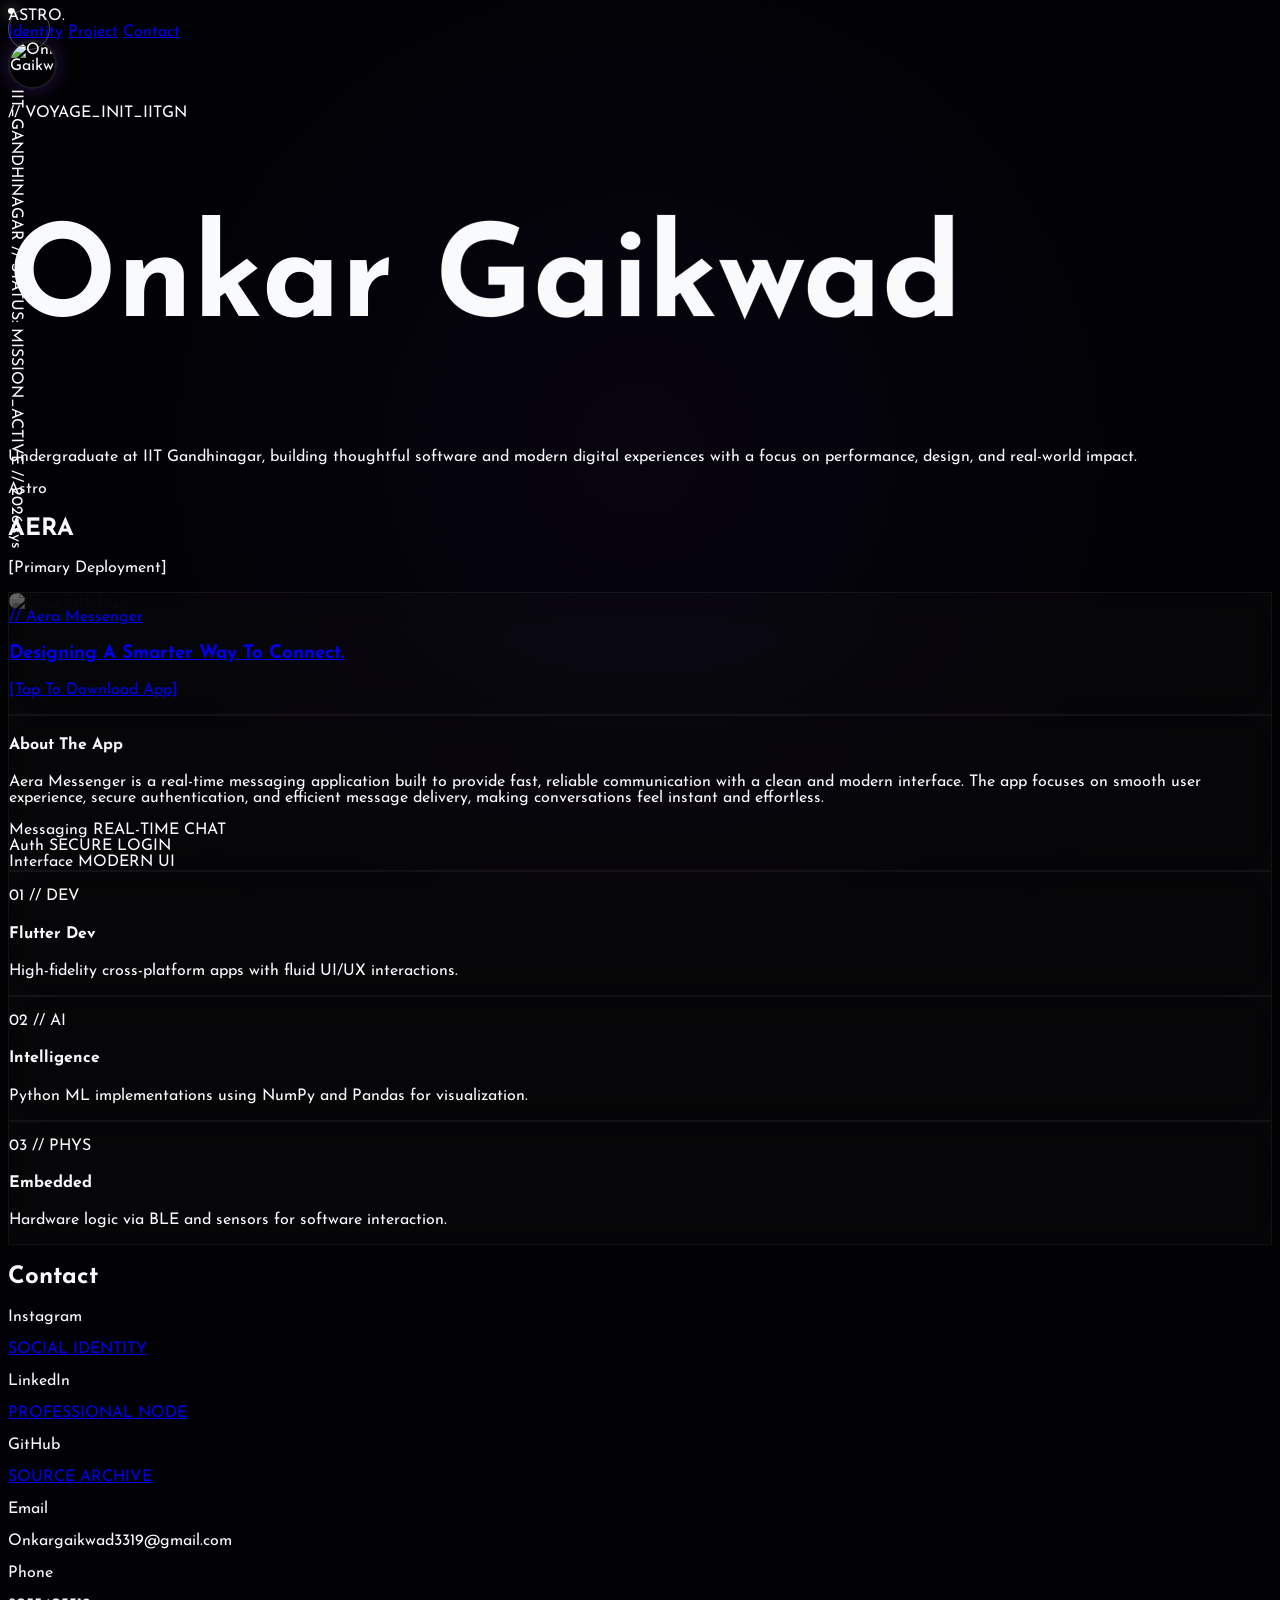
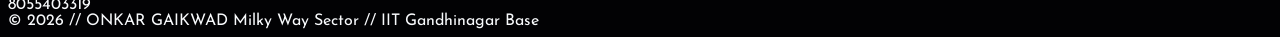
==== index.html @ 7e6573a4 "Refactor index.html for improved structure and styling" ====
<!DOCTYPE html>
<html lang="en">
<head>
    <meta charset="UTF-8">
    <meta name="viewport" content="width=device-width, initial-scale=1.0">
    <title>Onkar Gaikwad</title>
    <script src="https://cdn.tailwindcss.com"></script>
    <script src="https://unpkg.com/lenis@1.1.18/dist/lenis.min.js"></script>
    <script src="https://cdnjs.cloudflare.com/ajax/libs/gsap/3.12.5/gsap.min.js"></script>
    <script src="https://cdnjs.cloudflare.com/ajax/libs/gsap/3.12.5/ScrollTrigger.min.js"></script>
    
    <link href="https://fonts.googleapis.com/css2?family=Josefin+Sans:wght@200;300;400;600;700&display=swap" rel="stylesheet">
    
    <style>
        :root {
            --obsidian: #020204;
            --stardust: #f8fafc;
            --nebula-purple: #7c3aed;
            --nebula-blue: #0ea5e9;
            --glass: rgba(255, 255, 255, 0.02);
        }

        /* --- Global Font Override --- */
        * { 
            font-family: 'Josefin Sans', sans-serif !important; 
            cursor: none !important; /* Hide mouse globally */
        }

        body {
            background-color: var(--obsidian);
            color: var(--stardust);
            overflow-x: hidden;
            -webkit-font-smoothing: antialiased;
        }

        /* --- Floating Zero-G Animation --- */
        @keyframes drift {
            0%, 100% { transform: translateY(0px) rotate(0deg); }
            50% { transform: translateY(-15px) rotate(0.3deg); }
        }
        .floating { animation: drift 7s ease-in-out infinite; }
        .floating-delayed { animation: drift 10s ease-in-out infinite -3s; }

        /* --- Custom Interactive Reticle --- */
        #cursor {
            position: fixed; width: 6px; height: 6px; background: #fff;
            border-radius: 50%; pointer-events: none; z-index: 10000;
            box-shadow: 0 0 15px #fff;
        }
        #cursor-follower {
            position: fixed; width: 40px; height: 40px; border: 1px solid rgba(255, 255, 255, 0.3);
            border-radius: 50%; pointer-events: none; z-index: 9999;
            transition: transform 0.15s cubic-bezier(0.1, 0, 0.1, 1);
            display: flex; align-items: center; justify-content: center;
        }
        /* Disable custom cursor on mobile for better UX */
        @media (pointer: coarse) { #cursor, #cursor-follower { display: none; } * { cursor: auto !important; } }

        /* --- Milky Way Canvas --- */
        #galaxy-canvas {
            position: fixed; top: 0; left: 0; z-index: -1;
            pointer-events: none; opacity: 0.8;
        }
        .nebula-overlay {
            position: fixed; top: 0; left: 0; width: 100%; height: 100%;
            background: radial-gradient(circle at 50% 50%, rgba(124, 58, 237, 0.05), transparent 80%);
            z-index: -1; pointer-events: none;
        }

        /* --- Profile Photo Top Right --- */
        .profile-node {
            width: 45px; height: 45px;
            border: 2px solid rgba(255,255,255,0.1);
            border-radius: 50%;
            overflow: hidden;
            box-shadow: 0 0 20px rgba(124, 58, 237, 0.3);
            transition: 0.5s ease;
        }
        .profile-node:hover { transform: scale(1.1) rotate(5deg); border-color: var(--nebula-purple); }

        /* --- Responsive Shards --- */
        .mission-shard {
            background: var(--glass);
            backdrop-filter: blur(20px);
            border: 1px solid rgba(255, 255, 255, 0.05);
            transition: all 0.6s cubic-bezier(0.16, 1, 0.3, 1);
            position: relative; overflow: hidden;
            display: block;
        }
        .mission-shard:hover {
            border-color: var(--nebula-blue);
            background: rgba(14, 165, 233, 0.03);
            transform: translateY(-8px);
        }

        .vertical-hud {
            writing-mode: vertical-rl;
            text-orientation: mixed;
            position: fixed;
            z-index: 50;
        }

        .hero-title { font-size: clamp(2.5rem, 10vw, 10rem); line-height: 0.9; }

        .img-container { position: relative; overflow: hidden; height: 100%; width: 100%; border-radius: 20px; }
        .img-container img {
            width: 100%; height: 100%; object-fit: cover;
            opacity: 0.4; transition: 1.2s ease;
            filter: grayscale(1);
        }
        .mission-shard:hover img { opacity: 0.7; filter: grayscale(0); transform: scale(1.05); }

        ::-webkit-scrollbar { width: 0px; }
    </style>
</head>
<body>

    <div id="cursor"></div>
    <div id="cursor-follower"></div>
    <canvas id="galaxy-canvas"></canvas>
    <div class="nebula-overlay"></div>

    <nav class="fixed top-0 w-full z-50 p-6 md:p-10 flex justify-between items-center mix-blend-difference">
        <div class="font-extrabold text-xl tracking-tighter">ASTRO<span class="text-purple-400">.</span></div>
        <div class="flex items-center gap-6">
            <div class="hidden md:flex gap-8 text-[9px] opacity-40 uppercase tracking-widest">
                <a href="#about" class="hover:text-purple-400 transition magnetic">Identity</a>
                <a href="#aera" class="hover:text-purple-400 transition magnetic">Project</a>
                <a href="#contact" class="hover:text-purple-400 transition magnetic">Contact</a>
            </div>
            <div class="profile-node">
                <img src="https://qbppenfcbrszswmfmiop.supabase.co/storage/v1/object/public/images/WhatsApp%20Image%202026-03-09%20at%202.26.51%20PM.jpeg" alt="Onkar Gaikwad" class="w-full h-full object-cover">
            </div>
        </div>
    </nav>

    <div class="hidden lg:block vertical-hud left-10 top-1/2 -translate-y-1/2 text-[8px] opacity-20 uppercase tracking-[1em]">
        IIT_GANDHINAGAR // STATUS: MISSION_ACTIVE // 2026.sys
    </div>

    <section id="about" class="min-h-screen flex flex-col justify-center px-8 md:px-32 relative">
        <div class="max-w-6xl floating">
            <p class="text-purple-400 mb-6 uppercase tracking-[0.8em] text-[10px] md:text-xs">// VOYAGE_INIT_IITGN</p>
            <h1 class="hero-title font-extrabold mb-10 md:mb-14" id="hero-title">
                <span class="block">Onkar</span>
                <span class="block text-transparent" style="-webkit-text-stroke: 1px rgba(255,255,255,0.2);">Gaikwad</span>
            </h1>
            <div class="grid grid-cols-1 md:grid-cols-2 gap-10 md:gap-20">
                <p class="text-slate-400 text-lg md:text-xl font-light leading-relaxed max-w-lg opacity-0 hero-p floating-delayed">
                  Undergraduate at IIT Gandhinagar, building thoughtful software and modern digital experiences with a focus on performance, design, and real-world impact.
                </p>
                <div class="flex flex-col justify-end opacity-0 hero-p">
                    <div class="text-[8px] md:text-[10px] mb-4 opacity-50 uppercase tracking-[0.4em]">Astro</div>
                    <div class="h-[1px] w-full bg-purple-500/50 relative overflow-hidden">
                        <div class="absolute top-0 left-0 h-full bg-purple-400 w-0" id="launch-bar"></div>
                    </div>
                </div>
            </div>
        </div>
    </section>

    <section id="aera" class="py-24 md:py-48 px-8 md:px-32 relative">
        <div class="flex flex-col md:flex-row justify-between items-end mb-16 reveal-up">
            <h2 class="text-5xl md:text-8xl font-extrabold tracking-tighter floating">AERA</h2>
            <p class="text-purple-500/50 mb-2 uppercase text-[10px] tracking-widest">[Primary Deployment]</p>
        </div>

        <div class="grid grid-cols-1 lg:grid-cols-12 gap-8 md:gap-10">
            <a href="https://your-galexi-link.com" target="_blank" class="lg:col-span-8 mission-shard rounded-[30px] md:rounded-[50px] aspect-video relative group reveal-up tilt-card">
                <div class="img-container">
                    <img src="https://images.unsplash.com/photo-1462331940025-496dfbfc7564?auto=format&fit=crop&q=80&w=1600" alt="Aera Interface">
                </div>
                <div class="absolute inset-0 p-8 md:p-12 flex flex-col justify-end floating-delayed">
                    <div class="text-purple-400 text-[9px] mb-4 uppercase tracking-widest">// Aera Messenger</div>
                    <h3 class="text-2xl md:text-4xl font-bold tracking-tight">Designing A Smarter Way To Connect.</h3>
                    <p class="text-[9px] mt-4 opacity-40 uppercase tracking-[0.5em]">[Tap To Download App]</p>
                </div>
            </a>

            <div class="lg:col-span-4 mission-shard rounded-[30px] md:rounded-[50px] p-8 md:p-12 flex flex-col justify-center reveal-up">

    <div class="floating">

        <h4 class="text-purple-400 mb-6 uppercase tracking-widest text-[10px]">
            About The App
        </h4>

        <p class="text-slate-400 text-sm font-light leading-relaxed mb-8">
            Aera Messenger is a real-time messaging application built to provide fast, reliable communication with a clean and modern interface. 
            The app focuses on smooth user experience, secure authentication, and efficient message delivery, making conversations feel instant and effortless.
        </p>

        <div class="space-y-4 text-[10px] md:text-xs">

            <div class="flex justify-between items-center border-b border-white/5 pb-2">
                <span class="opacity-40 uppercase">Messaging</span>
                <span class="text-purple-400">REAL-TIME CHAT</span>
            </div>

            <div class="flex justify-between items-center border-b border-white/5 pb-2">
                <span class="opacity-40 uppercase">Auth</span>
                <span class="text-purple-400">SECURE LOGIN</span>
            </div>

            <div class="flex justify-between items-center">
                <span class="opacity-40 uppercase">Interface</span>
                <span class="text-purple-400">MODERN UI</span>
            </div>

        </div>

    </div>

</div>
        </div>
    </section>

    <section class="py-24 md:py-48 px-8 md:px-32 bg-white/[0.01]">
        <div class="grid grid-cols-1 md:grid-cols-3 gap-6 md:gap-8">
            <a class="mission-shard p-10 md:p-14 rounded-[30px] md:rounded-[40px] reveal-up tilt-card floating">
                <p class="text-blue-400 mb-8 uppercase tracking-widest text-[10px]">01 // DEV</p>
                <h4 class="text-2xl md:text-3xl font-bold mb-4">Flutter Dev</h4>
                <p class="text-slate-400 text-sm font-light leading-relaxed">High-fidelity cross-platform apps with fluid UI/UX interactions.</p>
            </a>
            <a class="mission-shard p-10 md:p-14 rounded-[30px] md:rounded-[40px] reveal-up tilt-card floating-delayed" style="transition-delay: 150ms;">
                <p class="text-purple-500 mb-8 uppercase tracking-widest text-[10px]">02 // AI</p>
                <h4 class="text-2xl md:text-3xl font-bold mb-4">Intelligence</h4>
                <p class="text-slate-400 text-sm font-light leading-relaxed">Python ML implementations using NumPy and Pandas for visualization.</p>
            </a>
            <a class="mission-shard p-10 md:p-14 rounded-[30px] md:rounded-[40px] reveal-up tilt-card floating" style="transition-delay: 300ms;">
                <p class="text-white mb-8 uppercase tracking-widest text-[10px]">03 // PHYS</p>
                <h4 class="text-2xl md:text-3xl font-bold mb-4">Embedded</h4>
                <p class="text-slate-400 text-sm font-light leading-relaxed">Hardware logic via BLE and sensors for software interaction.</p>
            </a>
        </div>
    </section>

    <footer id="contact" class="py-24 md:py-48 px-8 md:px-32 text-center border-t border-white/5 relative">
        <div class="reveal-up floating">
            <h2 class="text-5xl md:text-[10vw] font-extrabold tracking-tighter mb-20 leading-none">
                Contact
            </h2>
            
            <div class="grid grid-cols-2 md:grid-cols-5 gap-8 md:gap-12">
                <div class="magnetic">
                    <p class="text-slate-600 mb-3 uppercase text-[9px] tracking-widest">Instagram</p>
                    <a href="https://www.instagram.com/_on_kar_3319/" target="_blank" class="text-sm md:text-lg font-bold hover:text-pink-400 transition">SOCIAL IDENTITY</a>
                </div>
                <div class="magnetic">
                    <p class="text-slate-600 mb-3 uppercase text-[9px] tracking-widest">LinkedIn</p>
                    <a href="https://www.linkedin.com/in/onkar-gaikwad-b64851322" target="_blank" class="text-sm md:text-lg font-bold hover:text-blue-400 transition">PROFESSIONAL NODE</a>
                </div>
                <div class="magnetic">
                    <p class="text-slate-600 mb-3 uppercase text-[9px] tracking-widest">GitHub</p>
                    <a href="https://github.com/OnkarGaikwad-astro" target="_blank" class="text-sm md:text-lg font-bold hover:text-purple-400 transition">SOURCE ARCHIVE</a>
                </div>
                <div class="magnetic">
                    <p class="text-slate-600 mb-3 uppercase text-[9px] tracking-widest">Email</p>
                    <a class="text-sm md:text-lg font-bold hover:text-cyan-400 transition">Onkargaikwad3319@gmail.com</a>
                </div>
                <div class="magnetic col-span-2 md:col-span-1">
                    <p class="text-slate-600 mb-3 uppercase text-[9px] tracking-widest">Phone</p>
                    <a class="text-sm md:text-lg font-bold hover:text-green-400 transition">8055403319</a>
                </div>
            </div>
        </div>

        <div class="mt-48 md:mt-64 flex flex-col md:flex-row justify-between gap-6 text-[8px] opacity-10 uppercase tracking-[1em]">
            <span>© 2026 // ONKAR GAIKWAD</span>
            <span>Milky Way Sector // IIT Gandhinagar Base</span>
        </div>
    </footer>

    <script>
        // --- 1. Silk Smooth Scroll (Lenis) ---
        const lenis = new Lenis({ duration: 1.5, smoothWheel: true });
        function raf(time) { lenis.raf(time); requestAnimationFrame(raf); }
        requestAnimationFrame(raf);

        // --- 2. Interactive HUD Cursor ---
        const cursor = document.getElementById('cursor');
        const follower = document.getElementById('cursor-follower');
        window.addEventListener('mousemove', e => {
            gsap.to(cursor, { x: e.clientX, y: e.clientY, duration: 0 });
            gsap.to(follower, { x: e.clientX - 20, y: e.clientY - 20, duration: 0.15 });
        });

        document.querySelectorAll('a, .mission-shard, .tilt-card').forEach(el => {
            el.addEventListener('mouseenter', () => gsap.to(follower, { scale: 2, borderColor: '#7c3aed', duration: 0.3 }));
            el.addEventListener('mouseleave', () => gsap.to(follower, { scale: 1, borderColor: 'rgba(255, 255, 255, 0.3)', duration: 0.3 }));
        });

        // --- 3. Animation Engine (GSAP) ---
        gsap.registerPlugin(ScrollTrigger);

        const tl = gsap.timeline();
        tl.to(".hero-p", { opacity: 1, y: -20, duration: 1, stagger: 0.1, delay: 0.5 })
          .to("#launch-bar", { width: "100%", duration: 2, ease: "power4.inOut" }, "-=1");

        document.querySelectorAll('.reveal-up').forEach((el) => {
            gsap.from(el, {
                scrollTrigger: { trigger: el, start: "top 95%" },
                y: 50, opacity: 0, duration: 1.2, ease: "power2.out"
            });
        });

        document.querySelectorAll('.magnetic').forEach(el => {
            el.addEventListener('mousemove', e => {
                const rect = el.getBoundingClientRect();
                const x = e.clientX - rect.left - rect.width/2;
                const y = e.clientY - rect.top - rect.height/2;
                gsap.to(el, { x: x * 0.4, y: y * 0.4, duration: 0.3 });
            });
            el.addEventListener('mouseleave', () => gsap.to(el, { x: 0, y: 0, duration: 0.6, ease: "elastic.out(1, 0.3)" }));
        });

        // --- 4. 3D Tilt (Desktop only) ---
        if (window.innerWidth > 1024) {
            document.querySelectorAll('.tilt-card').forEach(card => {
                card.addEventListener('mousemove', e => {
                    const rect = card.getBoundingClientRect();
                    const x = (e.clientX - rect.left) / rect.width - 0.5;
                    const y = (e.clientY - rect.top) / rect.height - 0.5;
                    gsap.to(card, { rotationY: x * 15, rotationX: -y * 15, transformPerspective: 1000, duration: 0.4 });
                });
                card.addEventListener('mouseleave', () => gsap.to(card, { rotationY: 0, rotationX: 0, duration: 0.6 }));
            });
        }

        // --- 5. Milky Way Galaxy Engine ---
        const canvas = document.getElementById('galaxy-canvas');
        const ctx = canvas.getContext('2d');
        let stars = [];
        function initGalaxy() {
            canvas.width = window.innerWidth;
            canvas.height = window.innerHeight;
            stars = Array.from({length: window.innerWidth < 768 ? 400 : 800}, () => {
                const angle = Math.random() * Math.PI * 2;
                const radius = Math.random() * canvas.width * 0.6;
                const spiral = radius * 0.5;
                return {
                    x: radius * Math.cos(angle + spiral),
                    y: radius * Math.sin(angle + spiral),
                    size: Math.random() * 1.2,
                    opacity: Math.random(),
                    speed: 0.001 + Math.random() * 0.002
                };
            });
        }
        function drawGalaxy() {
            ctx.clearRect(0, 0, canvas.width, canvas.height);
            const cx = canvas.width / 2;
            const cy = canvas.height / 2;
            stars.forEach(s => {
                const x = s.x + cx;
                const y = s.y + cy;
                ctx.fillStyle = `rgba(255, 255, 255, ${s.opacity})`;
                if (Math.abs(lenis.velocity) > 5) {
                    ctx.strokeStyle = `rgba(14, 165, 233, ${s.opacity * 0.4})`;
                    ctx.lineWidth = s.size;
                    ctx.beginPath(); ctx.moveTo(x, y); ctx.lineTo(x, y + (lenis.velocity * 0.5)); ctx.stroke();
                }
                ctx.beginPath(); ctx.arc(x, y, s.size, 0, Math.PI * 2); ctx.fill();
                const angle = Math.atan2(s.y, s.x) + (s.speed * (1 + Math.abs(lenis.velocity) * 0.1));
                const radius = Math.sqrt(s.x * s.x + s.y * s.y);
                s.x = radius * Math.cos(angle); s.y = radius * Math.sin(angle);
            });
            requestAnimationFrame(drawGalaxy);
        }
        window.addEventListener('resize', initGalaxy);
        initGalaxy();
        drawGalaxy();
    </script>
</body>
</html>
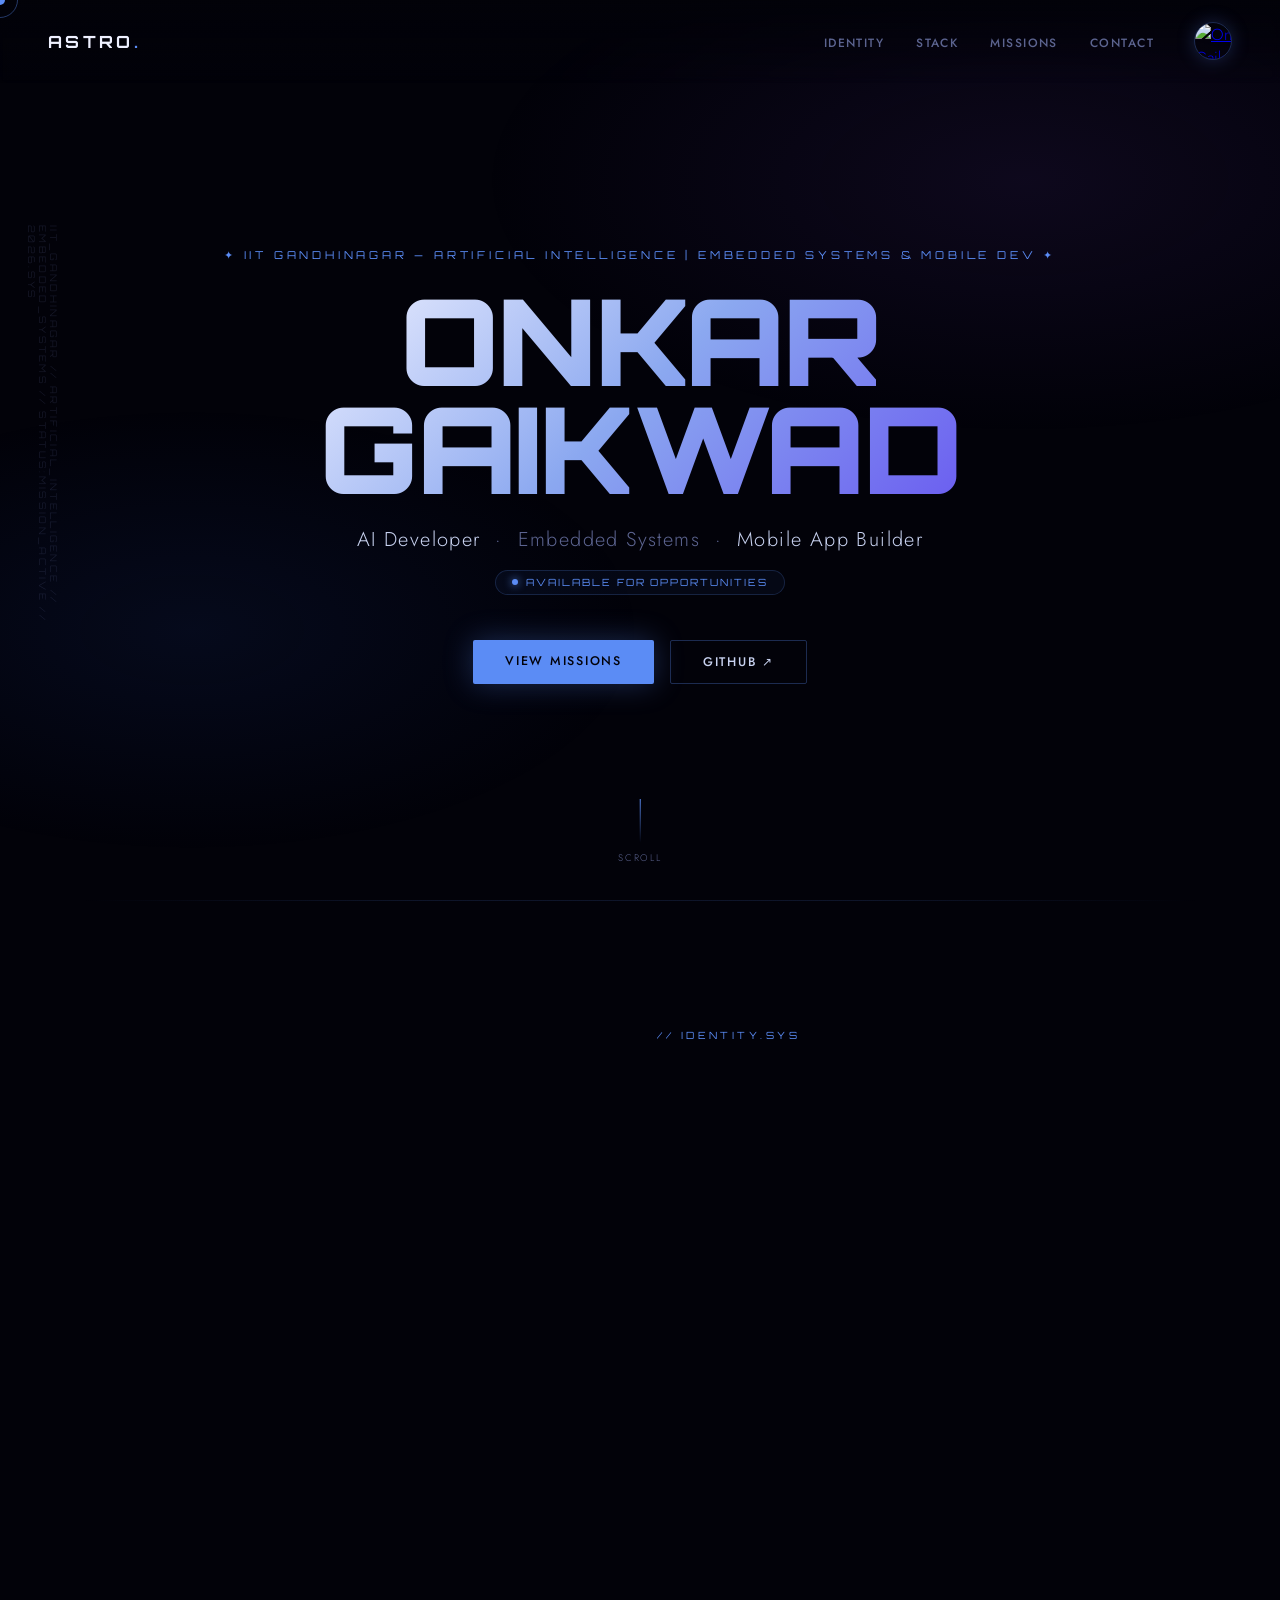
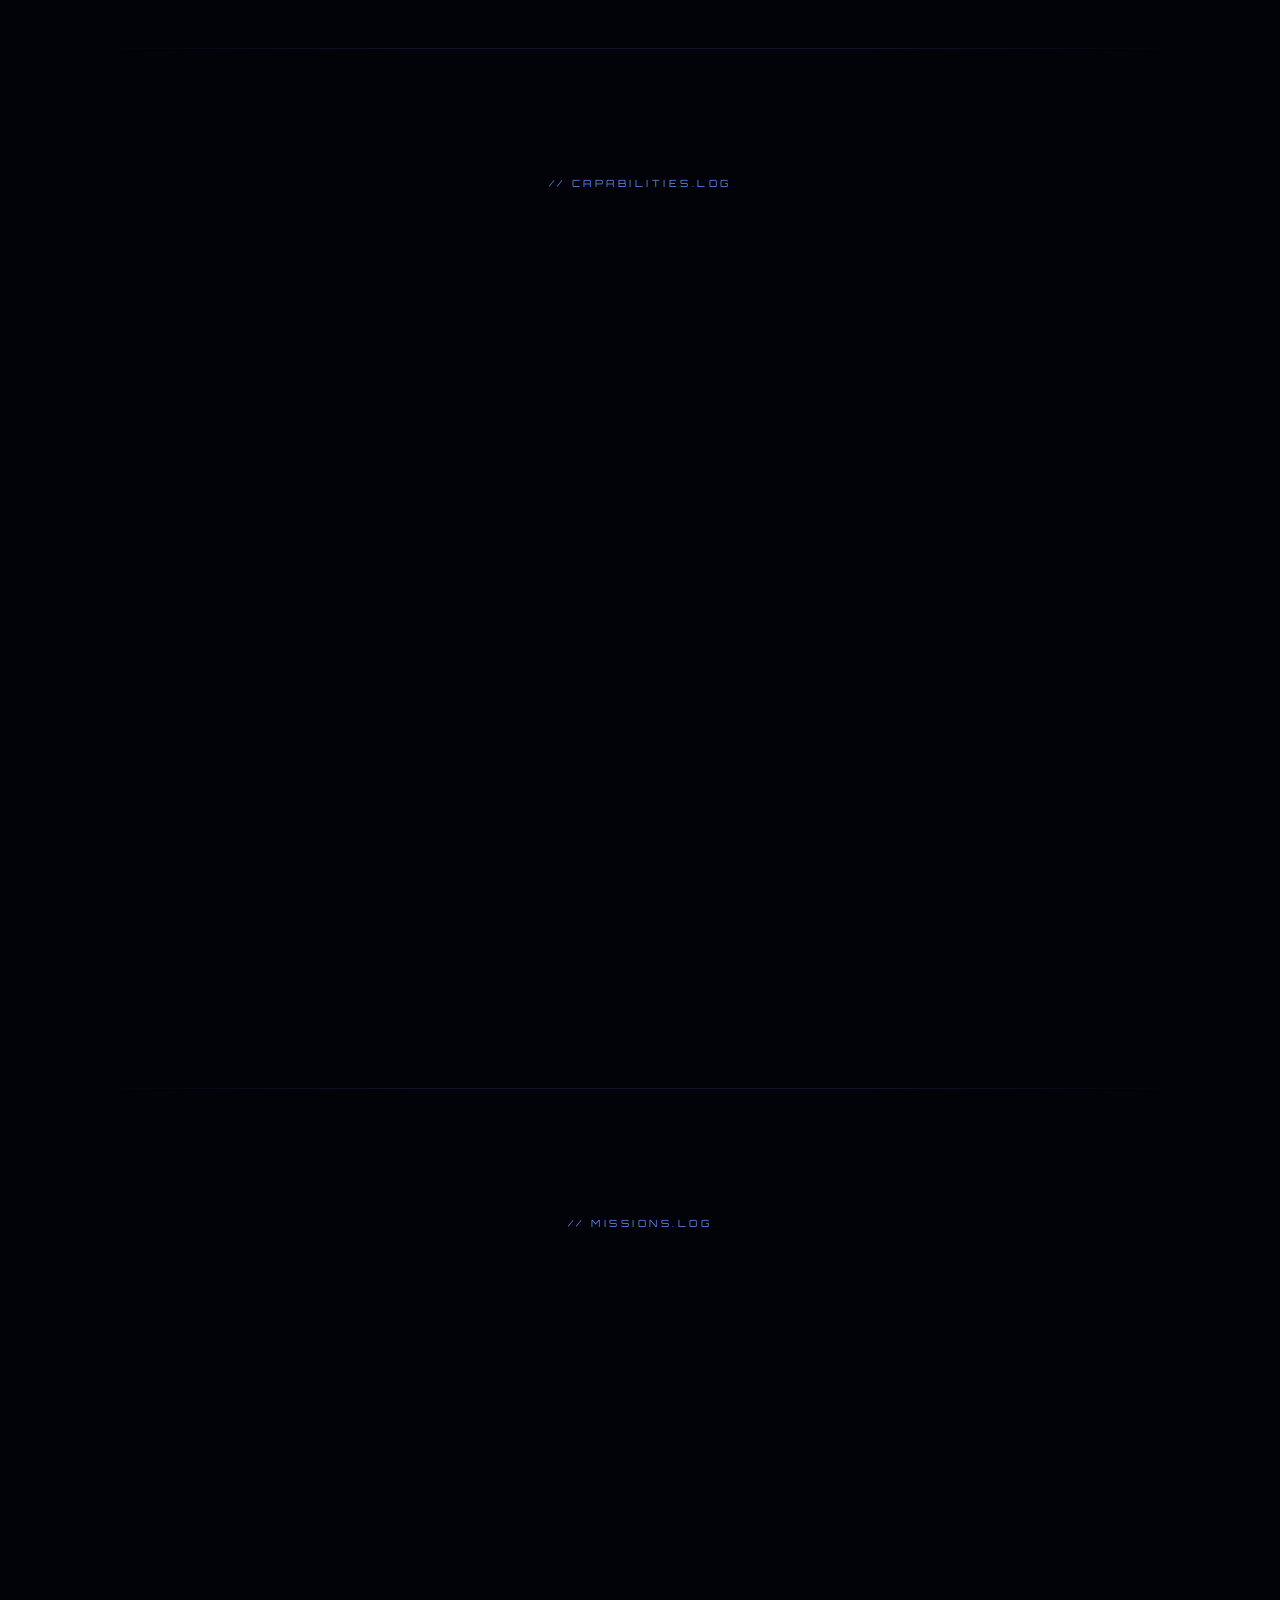
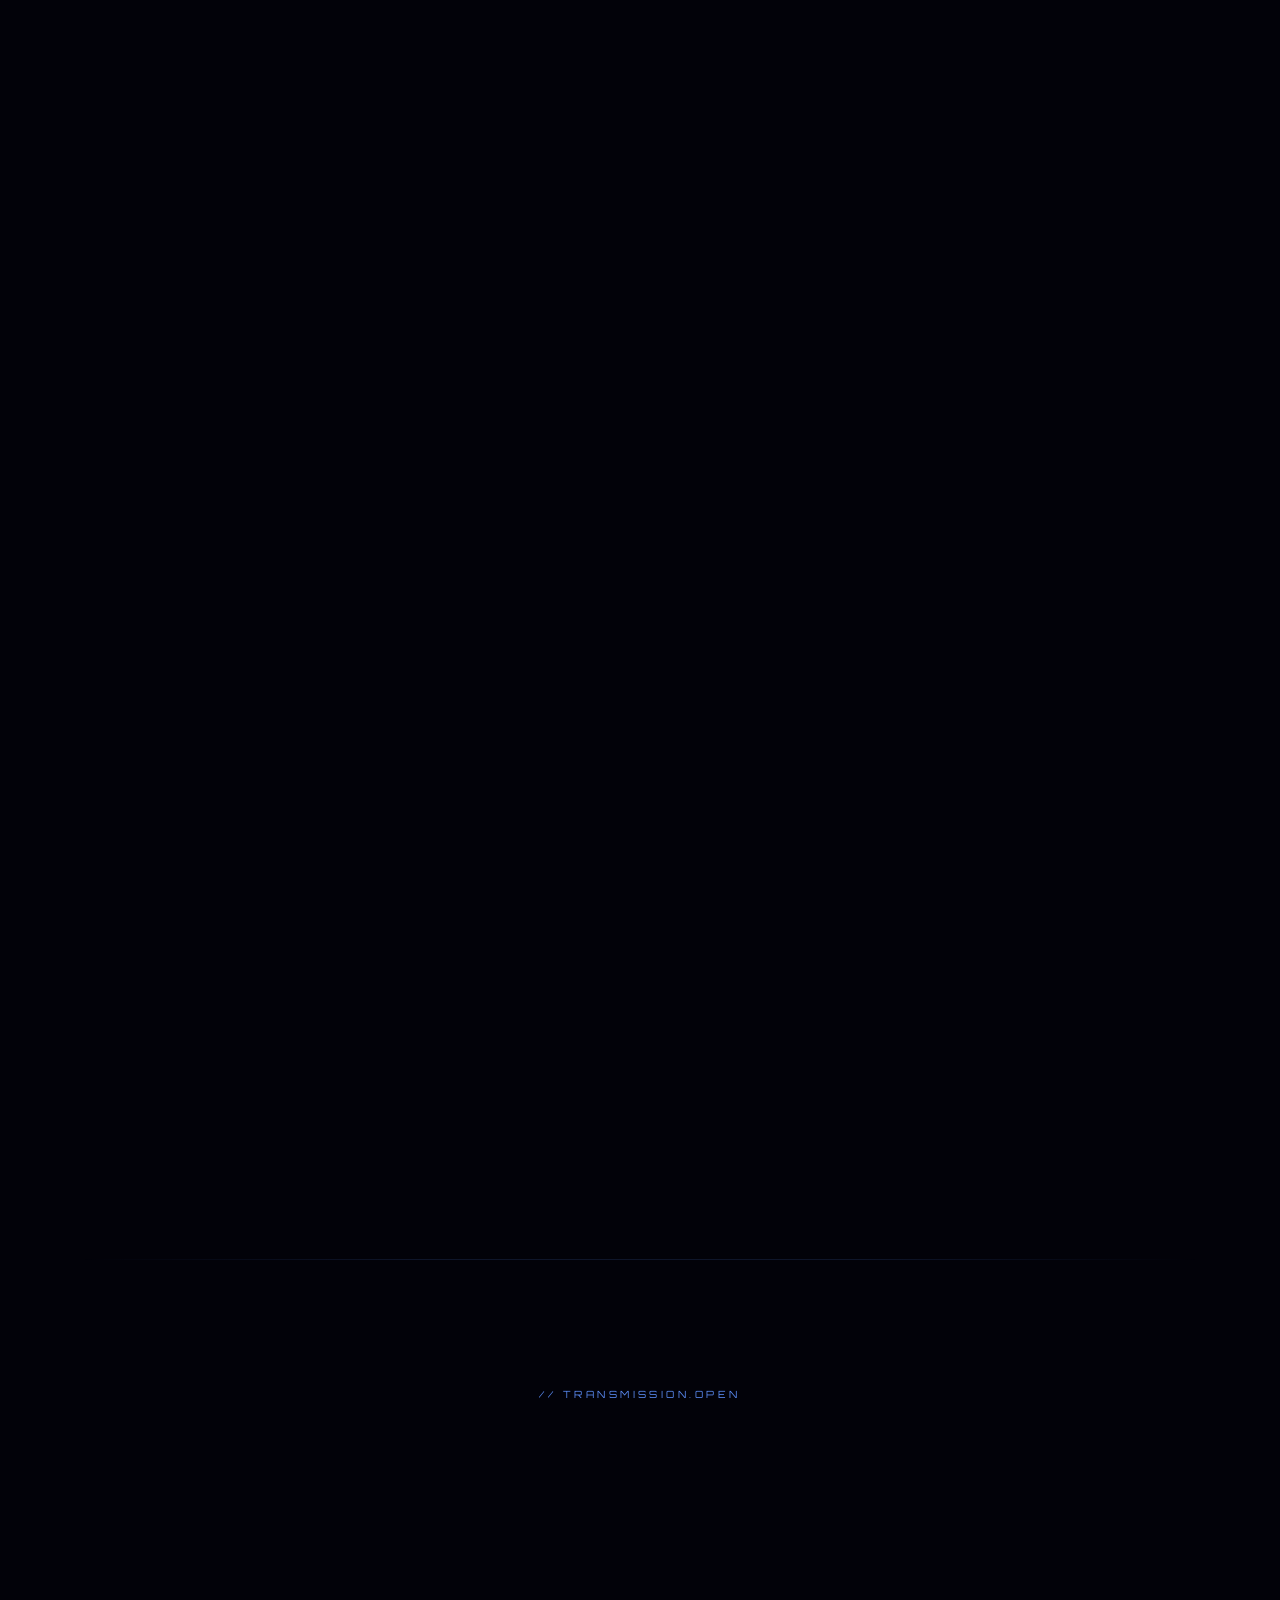
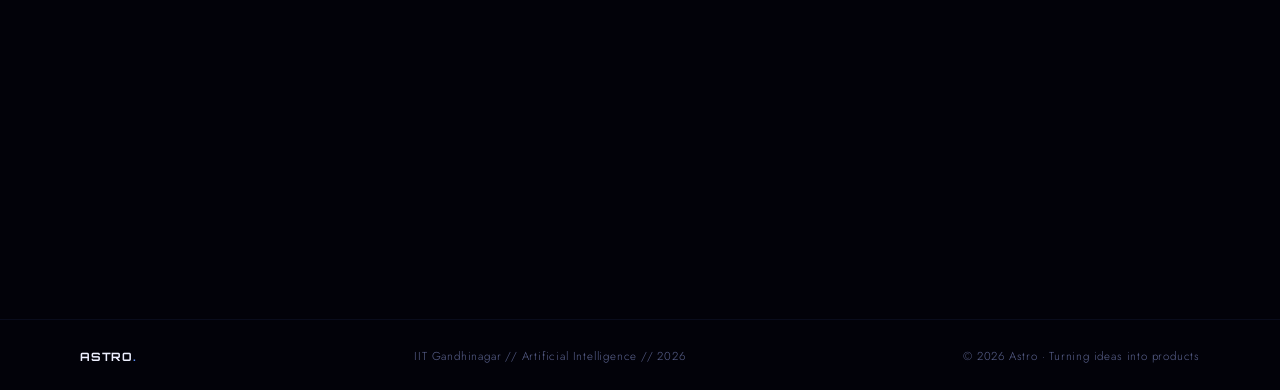
==== commit 3c0fb5dc: "Update index.html" ====
--- a/index.html
+++ b/index.html
@@ -1,375 +1,605 @@
 <!DOCTYPE html>
 <html lang="en">
 <head>
-    <meta charset="UTF-8">
-    <meta name="viewport" content="width=device-width, initial-scale=1.0">
-    <title>Onkar Gaikwad</title>
-    <script src="https://cdn.tailwindcss.com"></script>
-    <script src="https://unpkg.com/lenis@1.1.18/dist/lenis.min.js"></script>
-    <script src="https://cdnjs.cloudflare.com/ajax/libs/gsap/3.12.5/gsap.min.js"></script>
-    <script src="https://cdnjs.cloudflare.com/ajax/libs/gsap/3.12.5/ScrollTrigger.min.js"></script>
-    
-    <link href="https://fonts.googleapis.com/css2?family=Josefin+Sans:wght@200;300;400;600;700&display=swap" rel="stylesheet">
-    
-    <style>
-        :root {
-            --obsidian: #020204;
-            --stardust: #f8fafc;
-            --nebula-purple: #7c3aed;
-            --nebula-blue: #0ea5e9;
-            --glass: rgba(255, 255, 255, 0.02);
-        }
-
-        /* --- Global Font Override --- */
-        * { 
-            font-family: 'Josefin Sans', sans-serif !important; 
-            cursor: none !important; /* Hide mouse globally */
-        }
-
-        body {
-            background-color: var(--obsidian);
-            color: var(--stardust);
-            overflow-x: hidden;
-            -webkit-font-smoothing: antialiased;
-        }
-
-        /* --- Floating Zero-G Animation --- */
-        @keyframes drift {
-            0%, 100% { transform: translateY(0px) rotate(0deg); }
-            50% { transform: translateY(-15px) rotate(0.3deg); }
-        }
-        .floating { animation: drift 7s ease-in-out infinite; }
-        .floating-delayed { animation: drift 10s ease-in-out infinite -3s; }
-
-        /* --- Custom Interactive Reticle --- */
-        #cursor {
-            position: fixed; width: 6px; height: 6px; background: #fff;
-            border-radius: 50%; pointer-events: none; z-index: 10000;
-            box-shadow: 0 0 15px #fff;
-        }
-        #cursor-follower {
-            position: fixed; width: 40px; height: 40px; border: 1px solid rgba(255, 255, 255, 0.3);
-            border-radius: 50%; pointer-events: none; z-index: 9999;
-            transition: transform 0.15s cubic-bezier(0.1, 0, 0.1, 1);
-            display: flex; align-items: center; justify-content: center;
-        }
-        /* Disable custom cursor on mobile for better UX */
-        @media (pointer: coarse) { #cursor, #cursor-follower { display: none; } * { cursor: auto !important; } }
-
-        /* --- Milky Way Canvas --- */
-        #galaxy-canvas {
-            position: fixed; top: 0; left: 0; z-index: -1;
-            pointer-events: none; opacity: 0.8;
-        }
-        .nebula-overlay {
-            position: fixed; top: 0; left: 0; width: 100%; height: 100%;
-            background: radial-gradient(circle at 50% 50%, rgba(124, 58, 237, 0.05), transparent 80%);
-            z-index: -1; pointer-events: none;
-        }
-
-        /* --- Profile Photo Top Right --- */
-        .profile-node {
-            width: 45px; height: 45px;
-            border: 2px solid rgba(255,255,255,0.1);
-            border-radius: 50%;
-            overflow: hidden;
-            box-shadow: 0 0 20px rgba(124, 58, 237, 0.3);
-            transition: 0.5s ease;
-        }
-        .profile-node:hover { transform: scale(1.1) rotate(5deg); border-color: var(--nebula-purple); }
-
-        /* --- Responsive Shards --- */
-        .mission-shard {
-            background: var(--glass);
-            backdrop-filter: blur(20px);
-            border: 1px solid rgba(255, 255, 255, 0.05);
-            transition: all 0.6s cubic-bezier(0.16, 1, 0.3, 1);
-            position: relative; overflow: hidden;
-            display: block;
-        }
-        .mission-shard:hover {
-            border-color: var(--nebula-blue);
-            background: rgba(14, 165, 233, 0.03);
-            transform: translateY(-8px);
-        }
-
-        .vertical-hud {
-            writing-mode: vertical-rl;
-            text-orientation: mixed;
-            position: fixed;
-            z-index: 50;
-        }
-
-        .hero-title { font-size: clamp(2.5rem, 10vw, 10rem); line-height: 0.9; }
-
-        .img-container { position: relative; overflow: hidden; height: 100%; width: 100%; border-radius: 20px; }
-        .img-container img {
-            width: 100%; height: 100%; object-fit: cover;
-            opacity: 0.4; transition: 1.2s ease;
-            filter: grayscale(1);
-        }
-        .mission-shard:hover img { opacity: 0.7; filter: grayscale(0); transform: scale(1.05); }
-
-        ::-webkit-scrollbar { width: 0px; }
-    </style>
+  <meta charset="UTF-8" />
+  <meta name="viewport" content="width=device-width, initial-scale=1.0" />
+  <title>Onkar Gaikwad — Astro</title>
+  <link rel="preconnect" href="https://fonts.googleapis.com" />
+  <link href="https://fonts.googleapis.com/css2?family=Orbitron:wght@400;600;700;900&family=Jost:wght@300;400;500;600&display=swap" rel="stylesheet" />
+  <style>
+    :root {
+      --bg:          #020209;
+      --surface:     #0a0a1c;
+      --surface-2:   #0f0f24;
+      --border:      rgba(100,140,255,0.08);
+      --accent:      #5b8cf5;
+      --accent-soft: rgba(91,140,245,0.12);
+      --accent-2:    #9b7cf5;
+      --text:        #c8d2f0;
+      --text-muted:  #5c6490;
+      --text-bright: #eef0ff;
+    }
+    *,*::before,*::after{box-sizing:border-box;margin:0;padding:0;}
+    html{scroll-behavior:smooth;scrollbar-width:thin;scrollbar-color:var(--accent) var(--surface);}
+    ::-webkit-scrollbar{width:3px;}::-webkit-scrollbar-track{background:var(--surface);}::-webkit-scrollbar-thumb{background:var(--accent);border-radius:2px;}
+    body{background:var(--bg);color:var(--text);font-family:'Jost',sans-serif;font-weight:300;overflow-x:hidden;cursor:none;}
+
+    /* Cursor */
+    #cursor{position:fixed;top:0;left:0;pointer-events:none;z-index:9999;width:10px;height:10px;background:var(--accent);border-radius:50%;transform:translate(-50%,-50%);transition:width .3s,height .3s;mix-blend-mode:screen;}
+    #cursor-ring{position:fixed;top:0;left:0;pointer-events:none;z-index:9998;width:36px;height:36px;border:1px solid rgba(91,140,245,.4);border-radius:50%;transform:translate(-50%,-50%);transition:width .3s,height .3s;}
+    @media(pointer:coarse){#cursor,#cursor-ring{display:none;}body{cursor:auto;}}
+
+    /* Canvas & Nebula */
+    #space-canvas{position:fixed;top:0;left:0;width:100vw;height:100vh;z-index:0;pointer-events:none;}
+    #nebula{position:fixed;top:0;left:0;width:100%;height:100%;z-index:1;pointer-events:none;
+      background:radial-gradient(ellipse 60% 40% at 80% 20%,rgba(70,40,120,.18) 0%,transparent 70%),
+                 radial-gradient(ellipse 50% 35% at 15% 70%,rgba(30,60,140,.15) 0%,transparent 70%);}
+
+    /* Nav */
+    nav{position:fixed;top:0;left:0;width:100%;z-index:100;padding:1.4rem 3rem;display:flex;align-items:center;justify-content:space-between;background:linear-gradient(to bottom,rgba(2,2,9,.92),transparent);backdrop-filter:blur(4px);}
+    .nav-logo{font-family:'Orbitron',monospace;font-size:1.05rem;font-weight:700;color:var(--text-bright);letter-spacing:.2em;text-decoration:none;}
+    .nav-logo span{color:var(--accent);}
+    .nav-right{display:flex;align-items:center;gap:2.5rem;}
+    .nav-links{display:flex;gap:2rem;list-style:none;}
+    .nav-links a{text-decoration:none;color:var(--text-muted);font-size:.75rem;letter-spacing:.12em;text-transform:uppercase;font-weight:500;transition:color .3s;position:relative;}
+    .nav-links a::after{content:'';position:absolute;bottom:-4px;left:0;width:0;height:1px;background:var(--accent);transition:width .3s;}
+    .nav-links a:hover{color:var(--text-bright);}
+    .nav-links a:hover::after{width:100%;}
+    .nav-avatar{width:38px;height:38px;border-radius:50%;overflow:hidden;border:1.5px solid rgba(91,140,245,.3);box-shadow:0 0 18px rgba(91,140,245,.25);transition:border-color .4s,transform .4s;cursor:none;}
+    .nav-avatar:hover{border-color:var(--accent);transform:scale(1.1) rotate(4deg);}
+    .nav-avatar img{width:100%;height:100%;object-fit:cover;}
+
+    /* Vertical HUD */
+    .vhud{writing-mode:vertical-rl;position:fixed;left:1.6rem;top:50%;transform:translateY(-50%);font-family:'Orbitron',monospace;font-size:.58rem;letter-spacing:.25em;color:var(--text-muted);opacity:.22;z-index:50;pointer-events:none;text-transform:uppercase;}
+
+    section{position:relative;z-index:10;}
+
+    /* Hero */
+    #hero{min-height:100vh;display:flex;flex-direction:column;align-items:center;justify-content:center;text-align:center;padding:6rem 2rem 4rem;}
+    .hero-eyebrow{font-family:'Orbitron',monospace;font-size:.68rem;font-weight:400;letter-spacing:.35em;text-transform:uppercase;color:var(--accent);margin-bottom:1.5rem;opacity:0;animation:fadeUp 1s .3s forwards;}
+    .hero-name{font-family:'Orbitron',monospace;font-size:clamp(3rem,9.5vw,7.5rem);font-weight:900;line-height:.9;letter-spacing:-.02em;opacity:0;animation:fadeUp 1s .5s forwards;background:linear-gradient(135deg,#eef0ff 0%,#8ba8f0 50%,#6b5ef0 100%);-webkit-background-clip:text;-webkit-text-fill-color:transparent;background-clip:text;}
+    .hero-sub{font-size:clamp(.9rem,2.2vw,1.25rem);font-weight:300;letter-spacing:.07em;color:var(--text-muted);margin-top:1.4rem;opacity:0;animation:fadeUp 1s .7s forwards;}
+    .hero-sub span{color:var(--text);}
+    .hero-badge{display:inline-flex;align-items:center;gap:.5rem;margin-top:1rem;font-family:'Orbitron',monospace;font-size:.62rem;letter-spacing:.2em;text-transform:uppercase;color:var(--accent);border:1px solid rgba(91,140,245,.2);border-radius:20px;padding:.35rem 1rem;opacity:0;animation:fadeUp 1s .85s forwards;background:rgba(91,140,245,.05);}
+    .hero-badge::before{content:'';width:6px;height:6px;border-radius:50%;background:var(--accent);box-shadow:0 0 8px var(--accent);animation:blink 2s infinite;}
+    @keyframes blink{0%,100%{opacity:1}50%{opacity:.3}}
+    .hero-cta{margin-top:2.8rem;display:flex;gap:1rem;flex-wrap:wrap;justify-content:center;opacity:0;animation:fadeUp 1s .95s forwards;}
+    .btn{text-decoration:none;display:inline-block;padding:.75rem 2rem;font-family:'Jost',sans-serif;font-size:.78rem;letter-spacing:.14em;text-transform:uppercase;font-weight:500;border-radius:2px;transition:all .3s;cursor:none;}
+    .btn-primary{background:var(--accent);color:var(--bg);box-shadow:0 0 30px rgba(91,140,245,.3);}
+    .btn-primary:hover{background:#7aaaf8;box-shadow:0 0 50px rgba(91,140,245,.5);transform:translateY(-2px);}
+    .btn-secondary{border:1px solid rgba(91,140,245,.3);color:var(--text);}
+    .btn-secondary:hover{border-color:var(--accent);color:var(--text-bright);background:var(--accent-soft);transform:translateY(-2px);}
+    .scroll-hint{position:absolute;bottom:2.2rem;left:50%;transform:translateX(-50%);display:flex;flex-direction:column;align-items:center;gap:.5rem;opacity:0;animation:fadeIn 1s 1.6s forwards;color:var(--text-muted);font-size:.6rem;letter-spacing:.2em;text-transform:uppercase;}
+    .scroll-line{width:1px;height:44px;background:linear-gradient(to bottom,var(--accent),transparent);animation:scrollPulse 2s infinite;}
+    @keyframes scrollPulse{0%,100%{opacity:.3;transform:scaleY(.5);transform-origin:top}50%{opacity:1;transform:scaleY(1)}}
+
+    /* About */
+    #about{padding:8rem 5rem;max-width:1200px;margin:0 auto;display:grid;grid-template-columns:1fr 1.1fr;gap:5rem;align-items:center;}
+    .about-visual{position:relative;aspect-ratio:1;max-width:380px;}
+    .about-ring{position:absolute;border-radius:50%;border:1px solid rgba(91,140,245,.13);}
+    .about-ring:nth-child(1){inset:0;animation:rotateSlow 28s linear infinite;}
+    .about-ring:nth-child(2){inset:9%;animation:rotateSlow 20s linear infinite reverse;}
+    .about-ring:nth-child(3){inset:18%;animation:rotateSlow 14s linear infinite;}
+    .about-ring::before{content:'';position:absolute;width:6px;height:6px;border-radius:50%;background:var(--accent);top:50%;left:-3px;transform:translateY(-50%);box-shadow:0 0 10px var(--accent);}
+    .about-photo{position:absolute;inset:24%;border-radius:50%;overflow:hidden;border:1.5px solid rgba(91,140,245,.25);box-shadow:0 0 60px rgba(91,140,245,.12),inset 0 0 30px rgba(91,140,245,.05);}
+    .about-photo img{width:100%;height:100%;object-fit:cover;filter:grayscale(15%);transition:filter .5s;}
+    .about-photo:hover img{filter:grayscale(0);}
+    @keyframes rotateSlow{from{transform:rotate(0deg)}to{transform:rotate(360deg)}}
+    .section-label{font-family:'Orbitron',monospace;font-size:.62rem;letter-spacing:.35em;text-transform:uppercase;color:var(--accent);margin-bottom:1rem;display:block;}
+    .section-title{font-family:'Orbitron',monospace;font-size:clamp(1.6rem,3.5vw,2.5rem);font-weight:700;line-height:1.1;color:var(--text-bright);margin-bottom:1.4rem;}
+    .about-text{font-size:.95rem;line-height:1.85;color:var(--text-muted);margin-bottom:.9rem;}
+    .about-stats{display:flex;gap:2.5rem;margin-top:2.5rem;}
+    .stat-num{font-family:'Orbitron',monospace;font-size:1.9rem;font-weight:700;color:var(--accent);}
+    .stat-label{font-size:.7rem;letter-spacing:.1em;text-transform:uppercase;color:var(--text-muted);margin-top:.2rem;}
+
+    /* Skills */
+    #skills{padding:8rem 5rem;max-width:1200px;margin:0 auto;}
+    .section-header{text-align:center;margin-bottom:4.5rem;}
+    .skills-grid{display:grid;grid-template-columns:repeat(auto-fit,minmax(240px,1fr));gap:1.2rem;}
+    .skill-card{background:var(--surface);border:1px solid var(--border);border-radius:3px;padding:1.8rem;position:relative;overflow:hidden;transition:border-color .3s,transform .3s;}
+    .skill-card::before{content:'';position:absolute;top:0;left:0;right:0;height:1px;background:linear-gradient(90deg,transparent,var(--accent),transparent);opacity:0;transition:opacity .3s;}
+    .skill-card:hover{border-color:rgba(91,140,245,.25);transform:translateY(-4px);}
+    .skill-card:hover::before{opacity:1;}
+    .skill-icon{width:40px;height:40px;background:var(--accent-soft);border:1px solid rgba(91,140,245,.2);border-radius:3px;display:flex;align-items:center;justify-content:center;margin-bottom:1rem;font-size:1.15rem;}
+    .skill-name{font-family:'Orbitron',monospace;font-size:.8rem;font-weight:600;color:var(--text-bright);margin-bottom:.45rem;letter-spacing:.05em;}
+    .skill-desc{font-size:.82rem;color:var(--text-muted);line-height:1.6;}
+    .skill-tags{display:flex;flex-wrap:wrap;gap:.35rem;margin-top:.9rem;}
+    .tag{font-size:.62rem;letter-spacing:.07em;text-transform:uppercase;padding:.22rem .55rem;background:rgba(91,140,245,.06);border:1px solid rgba(91,140,245,.11);border-radius:2px;color:var(--text-muted);}
+
+    /* Projects */
+    #projects{padding:8rem 5rem;max-width:1200px;margin:0 auto;}
+    .projects-grid{display:grid;grid-template-columns:repeat(auto-fit,minmax(320px,1fr));gap:1.4rem;}
+    .project-card{background:var(--surface);border:1px solid var(--border);border-radius:3px;overflow:hidden;transition:transform .4s,border-color .4s,box-shadow .4s;position:relative;}
+    .project-card:hover{transform:translateY(-6px);border-color:rgba(91,140,245,.22);box-shadow:0 20px 60px rgba(0,0,0,.4),0 0 40px rgba(91,140,245,.05);}
+    .project-thumb{height:180px;position:relative;overflow:hidden;}
+    .project-thumb canvas{width:100%;height:100%;display:block;}
+    .project-overlay{position:absolute;inset:0;background:rgba(2,2,9,.5);display:flex;align-items:center;justify-content:center;opacity:0;transition:opacity .3s;}
+    .project-card:hover .project-overlay{opacity:1;}
+    .project-body{padding:1.6rem;}
+    .project-num{font-family:'Orbitron',monospace;font-size:.62rem;font-weight:600;letter-spacing:.25em;color:var(--accent);margin-bottom:.45rem;}
+    .project-name{font-family:'Orbitron',monospace;font-size:.92rem;font-weight:600;color:var(--text-bright);margin-bottom:.65rem;line-height:1.3;}
+    .project-desc{font-size:.82rem;color:var(--text-muted);line-height:1.7;margin-bottom:1.1rem;}
+    .project-links{display:flex;gap:1rem;flex-wrap:wrap;}
+    .project-link{text-decoration:none;font-size:.7rem;letter-spacing:.1em;text-transform:uppercase;color:var(--accent);font-weight:500;display:flex;align-items:center;gap:.35rem;transition:color .2s;}
+    .project-link:hover{color:var(--text-bright);}
+    .project-featured{grid-column:1 / -1;display:grid;grid-template-columns:1.4fr 1fr;}
+    .project-featured .project-thumb{height:auto;min-height:260px;}
+    @media(max-width:760px){.project-featured{grid-template-columns:1fr;}.project-featured .project-thumb{height:200px;}}
+
+    /* Contact */
+    #contact{padding:8rem 5rem;max-width:900px;margin:0 auto;text-align:center;}
+    .contact-email{font-family:'Orbitron',monospace;font-size:clamp(1rem,2.5vw,1.5rem);font-weight:400;letter-spacing:.04em;color:var(--text-bright);text-decoration:none;display:inline-block;margin:2rem 0 2.5rem;border-bottom:1px solid rgba(91,140,245,.3);padding-bottom:.5rem;transition:color .3s,border-color .3s;}
+    .contact-email:hover{color:var(--accent);border-color:var(--accent);}
+    .social-links{display:flex;justify-content:center;gap:1rem;flex-wrap:wrap;margin-top:2rem;}
+    .social-link{text-decoration:none;font-size:.72rem;letter-spacing:.14em;text-transform:uppercase;color:var(--text-muted);padding:.55rem 1.1rem;border:1px solid var(--border);border-radius:2px;transition:all .3s;cursor:none;}
+    .social-link:hover{color:var(--text-bright);border-color:rgba(91,140,245,.25);background:var(--accent-soft);}
+
+    /* Footer */
+    footer{position:relative;z-index:10;border-top:1px solid var(--border);padding:1.8rem 5rem;display:flex;align-items:center;justify-content:space-between;font-size:.72rem;color:var(--text-muted);letter-spacing:.07em;}
+    .footer-logo{font-family:'Orbitron',monospace;font-weight:700;color:var(--text-bright);}
+    .footer-logo span{color:var(--accent);}
+
+    .section-divider{position:relative;z-index:10;height:1px;background:linear-gradient(90deg,transparent 0%,rgba(91,140,245,.14) 30%,rgba(91,140,245,.14) 70%,transparent 100%);margin:0 5rem;}
+
+    @keyframes fadeUp{from{opacity:0;transform:translateY(28px)}to{opacity:1;transform:translateY(0)}}
+    @keyframes fadeIn{from{opacity:0}to{opacity:1}}
+    .reveal{opacity:0;transform:translateY(28px);transition:opacity .8s ease,transform .8s ease;}
+    .reveal.visible{opacity:1;transform:translateY(0);}
+    .reveal-d1{transition-delay:.1s}.reveal-d2{transition-delay:.2s}.reveal-d3{transition-delay:.3s}.reveal-d4{transition-delay:.4s}.reveal-d5{transition-delay:.5s}
+
+    @media(max-width:900px){
+      nav{padding:1.2rem 1.5rem;}.nav-links{display:none;}
+      #about{grid-template-columns:1fr;padding:5rem 1.5rem;gap:3rem;}.about-visual{display:none;}
+      #skills,#projects,#contact{padding:5rem 1.5rem;}
+      .section-divider{margin:0 1.5rem;}
+      footer{padding:1.8rem 1.5rem;flex-direction:column;gap:.5rem;text-align:center;}
+      .vhud{display:none;}
+    }
+  </style>
 </head>
 <body>
 
-    <div id="cursor"></div>
-    <div id="cursor-follower"></div>
-    <canvas id="galaxy-canvas"></canvas>
-    <div class="nebula-overlay"></div>
-
-    <nav class="fixed top-0 w-full z-50 p-6 md:p-10 flex justify-between items-center mix-blend-difference">
-        <div class="font-extrabold text-xl tracking-tighter">ASTRO<span class="text-purple-400">.</span></div>
-        <div class="flex items-center gap-6">
-            <div class="hidden md:flex gap-8 text-[9px] opacity-40 uppercase tracking-widest">
-                <a href="#about" class="hover:text-purple-400 transition magnetic">Identity</a>
-                <a href="#aera" class="hover:text-purple-400 transition magnetic">Project</a>
-                <a href="#contact" class="hover:text-purple-400 transition magnetic">Contact</a>
-            </div>
-            <div class="profile-node">
-                <img src="https://qbppenfcbrszswmfmiop.supabase.co/storage/v1/object/public/images/WhatsApp%20Image%202026-03-09%20at%202.26.51%20PM.jpeg" alt="Onkar Gaikwad" class="w-full h-full object-cover">
-            </div>
+<div id="cursor"></div>
+<div id="cursor-ring"></div>
+<canvas id="space-canvas"></canvas>
+<div id="nebula"></div>
+<div class="vhud">IIT_GANDHINAGAR // ARTIFICIAL_INTELLIGENCE // EMBEDDED_SYSTEMS // STATUS:MISSION_ACTIVE // 2026.sys</div>
+
+<!-- NAV -->
+<nav>
+  <a href="#hero" class="nav-logo">ASTRO<span>.</span></a>
+  <div class="nav-right">
+    <ul class="nav-links">
+      <li><a href="#about">Identity</a></li>
+      <li><a href="#skills">Stack</a></li>
+      <li><a href="#projects">Missions</a></li>
+      <li><a href="#contact">Contact</a></li>
+    </ul>
+    <a href="https://github.com/OnkarGaikwad-astro" target="_blank" class="nav-avatar">
+      <img src="https://qbppenfcbrszswmfmiop.supabase.co/storage/v1/object/public/images/ChatGPT%20Image%20Mar%207,%202026,%2008_31_14%20PM(1)_1.png" alt="Onkar Gaikwad" />
+    </a>
+  </div>
+</nav>
+
+<!-- HERO -->
+<section id="hero">
+  <p class="hero-eyebrow">✦ IIT Gandhinagar — Artificial Intelligence | Embedded Systems & Mobile Dev ✦</p>
+  <h1 class="hero-name">ONKAR<br>GAIKWAD</h1>
+  <p class="hero-sub"><span>AI Developer</span> &nbsp;·&nbsp; Embedded Systems &nbsp;·&nbsp; <span>Mobile App Builder</span></p>
+  <div class="hero-badge">Available for Opportunities</div>
+  <div class="hero-cta">
+    <a href="#projects" class="btn btn-primary">View Missions</a>
+    <a href="https://github.com/OnkarGaikwad-astro" target="_blank" class="btn btn-secondary">GitHub ↗</a>
+  </div>
+  <div class="scroll-hint">
+    <div class="scroll-line"></div>
+    <span>Scroll</span>
+  </div>
+</section>
+
+<div class="section-divider"></div>
+
+<!-- ABOUT -->
+<section id="about">
+  <div class="about-visual reveal">
+    <div class="about-ring"></div>
+    <div class="about-ring"></div>
+    <div class="about-ring"></div>
+    <div class="about-photo">
+      <img src="https://qbppenfcbrszswmfmiop.supabase.co/storage/v1/object/public/images/ChatGPT%20Image%20Mar%207,%202026,%2008_31_14%20PM(1)_1.png" alt="Onkar Gaikwad" />
+    </div>
+  </div>
+  <div class="about-content">
+    <span class="section-label">// Identity.sys</span>
+    <h2 class="section-title reveal reveal-d1">Turning data<br>into real-world<br>solutions.</h2>
+    <p class="about-text reveal reveal-d2">
+      I'm a second-year undergraduate at IIT Gandhinagar pursuing Artificial Intelligence. I build across the stack — ML pipelines, mobile applications, embedded firmware, and AI-powered tools — wherever there's an interesting problem to crack.
+    </p>
+    <p class="about-text reveal reveal-d3">
+      I build across layers, from training ML models to debugging BLE firmware and developing Flutter apps. Curiosity keeps me moving through AI, Robotics, IoT, Mobile Development, and Cybersecurity. Call me <strong style="color:var(--accent)">Astro</strong>.
+    </p>
+    <div class="about-stats reveal reveal-d4">
+      <div><div class="stat-num">6+</div><div class="stat-label">Projects</div></div>
+      <div><div class="stat-num">AI</div><div class="stat-label">+ Embedded</div></div>
+      <div><div class="stat-num">IIT</div><div class="stat-label">Gandhinagar</div></div>
+    </div>
+  </div>
+</section>
+
+<div class="section-divider"></div>
+
+<!-- SKILLS -->
+<section id="skills">
+  <div class="section-header">
+    <span class="section-label">// Capabilities.log</span>
+    <h2 class="section-title reveal">My technical stack.</h2>
+  </div>
+  <div class="skills-grid">
+    <div class="skill-card reveal">
+      <div class="skill-icon">⟨/⟩</div>
+      <div class="skill-name">Languages</div>
+      <div class="skill-desc">Systems-level, AI, and cross-platform development — from low-level firmware to data pipelines.</div>
+      <div class="skill-tags"><span class="tag">Python</span><span class="tag">C++</span><span class="tag">C</span><span class="tag">Dart</span><span class="tag">SQL</span></div>
+    </div>
+    <div class="skill-card reveal reveal-d1">
+      <div class="skill-icon">◈</div>
+      <div class="skill-name">App Development</div>
+      <div class="skill-desc">Cross-platform mobile apps with real-time backends, REST APIs, and scalable cloud integrations.</div>
+      <div class="skill-tags"><span class="tag">Flutter</span><span class="tag">REST APIs</span><span class="tag">Firebase</span><span class="tag">Supabase</span></div>
+    </div>
+    <div class="skill-card reveal reveal-d2">
+      <div class="skill-icon">⬡</div>
+      <div class="skill-name">Embedded Systems</div>
+      <div class="skill-desc">Programming microcontrollers for real-time sensor control, BLE communication, and IoT pipelines.</div>
+      <div class="skill-tags"><span class="tag">ESP32</span><span class="tag">nRF52840</span><span class="tag">BLE</span><span class="tag">Sensor Fusion</span></div>
+    </div>
+    <div class="skill-card reveal reveal-d3">
+      <div class="skill-icon">◉</div>
+      <div class="skill-name">AI / ML</div>
+      <div class="skill-desc">Building intelligent systems — from trained regression models to LLM-powered application features.</div>
+      <div class="skill-tags"><span class="tag">Scikit-learn</span><span class="tag">Model Integration</span><span class="tag">Prompt Engineering</span><span class="tag">Gemini API</span></div>
+    </div>
+    <div class="skill-card reveal reveal-d4">
+      <div class="skill-icon">▣</div>
+      <div class="skill-name">Core CS</div>
+      <div class="skill-desc">Fundamental principles applied to design efficient, reliable, and scalable software solutions.</div>
+      <div class="skill-tags"><span class="tag">DSA</span><span class="tag">OOP</span><span class="tag">DBMS</span></div>
+    </div>
+    <div class="skill-card reveal reveal-d5">
+      <div class="skill-icon">∿</div>
+      <div class="skill-name">Tools & Workflow</div>
+      <div class="skill-desc">Production development environment for embedded, mobile, and AI projects.</div>
+      <div class="skill-tags"><span class="tag">Git & GitHub</span><span class="tag">Linux</span><span class="tag">NeoVim</span><span class="tag">Android Studio</span></div>
+    </div>
+  </div>
+</section>
+
+<div class="section-divider"></div>
+
+<!-- PROJECTS -->
+<section id="projects">
+  <div class="section-header">
+    <span class="section-label">// Missions.log</span>
+    <h2 class="section-title reveal">Things I've built.</h2>
+  </div>
+  <div class="projects-grid">
+
+    <!-- Featured: RentCast -->
+    <div class="project-card project-featured reveal">
+      <div class="project-thumb">
+        <canvas class="project-canvas" data-type="rentcast"></canvas>
+        <div class="project-overlay"><span style="font-family:'Orbitron',monospace;font-size:.68rem;letter-spacing:.22em;color:#eef0ff;">MISSION DETAILS →</span></div>
+      </div>
+      <div class="project-body">
+        <div class="project-num">MISSION — 01 // FLAGSHIP · 2026</div>
+        <div class="project-name">RentCast — Smart Rental<br>Prediction Platform</div>
+        <p class="project-desc">End-to-end ML pipeline predicting rental prices with an MAE of ₹12,438 on real-world data. Applied Optuna hyperparameter tuning, compared multiple regression models, and selected Random Forest for lowest validation error. Deployed via Docker on Hugging Face Spaces with a live Streamlit UI.</p>
+        <div class="skill-tags" style="margin-bottom:1rem;"><span class="tag">Python</span><span class="tag">Scikit-learn</span><span class="tag">Optuna</span><span class="tag">Streamlit</span><span class="tag">Docker</span></div>
+        <div class="project-links">
+          <a href="https://github.com/OnkarGaikwad-astro/RentCast-ML-System" target="_blank" class="project-link">⌥ GitHub ↗</a>
         </div>
-    </nav>
-
-    <div class="hidden lg:block vertical-hud left-10 top-1/2 -translate-y-1/2 text-[8px] opacity-20 uppercase tracking-[1em]">
-        IIT_GANDHINAGAR // STATUS: MISSION_ACTIVE // 2026.sys
-    </div>
-
-    <section id="about" class="min-h-screen flex flex-col justify-center px-8 md:px-32 relative">
-        <div class="max-w-6xl floating">
-            <p class="text-purple-400 mb-6 uppercase tracking-[0.8em] text-[10px] md:text-xs">// VOYAGE_INIT_IITGN</p>
-            <h1 class="hero-title font-extrabold mb-10 md:mb-14" id="hero-title">
-                <span class="block">Onkar</span>
-                <span class="block text-transparent" style="-webkit-text-stroke: 1px rgba(255,255,255,0.2);">Gaikwad</span>
-            </h1>
-            <div class="grid grid-cols-1 md:grid-cols-2 gap-10 md:gap-20">
-                <p class="text-slate-400 text-lg md:text-xl font-light leading-relaxed max-w-lg opacity-0 hero-p floating-delayed">
-                  Undergraduate at IIT Gandhinagar, building thoughtful software and modern digital experiences with a focus on performance, design, and real-world impact.
-                </p>
-                <div class="flex flex-col justify-end opacity-0 hero-p">
-                    <div class="text-[8px] md:text-[10px] mb-4 opacity-50 uppercase tracking-[0.4em]">Astro</div>
-                    <div class="h-[1px] w-full bg-purple-500/50 relative overflow-hidden">
-                        <div class="absolute top-0 left-0 h-full bg-purple-400 w-0" id="launch-bar"></div>
-                    </div>
-                </div>
-            </div>
+      </div>
+    </div>
+
+    <!-- Aera Messenger -->
+    <div class="project-card reveal reveal-d1">
+      <div class="project-thumb">
+        <canvas class="project-canvas" data-type="aera"></canvas>
+        <div class="project-overlay"><span style="font-family:'Orbitron',monospace;font-size:.68rem;letter-spacing:.22em;color:#eef0ff;">DETAILS →</span></div>
+      </div>
+      <div class="project-body">
+        <div class="project-num">MISSION — 02 · 2025</div>
+        <div class="project-name">Aera Messenger<br>AI-Assisted Group Chat</div>
+        <p class="project-desc">Real-time messaging app with an integrated AI assistant for contextual query resolution within group chats. Built scalable backend integration using Firebase and Supabase with modular UI components.</p>
+        <div class="skill-tags" style="margin-bottom:1rem;"><span class="tag">Flutter</span><span class="tag">Supabase</span><span class="tag">Firebase</span><span class="tag">Gemini API</span></div>
+        <div class="project-links">
+          <a href="https://github.com/OnkarGaikwad-astro/Galexi/releases/download/v36/app-arm64-v8a-release.apk" target="_blank" class="project-link">↓ Download APK</a>
+          <a href="https://github.com/OnkarGaikwad-astro/Galexi" target="_blank" class="project-link">⌥ GitHub ↗</a>
         </div>
-    </section>
-
-    <section id="aera" class="py-24 md:py-48 px-8 md:px-32 relative">
-        <div class="flex flex-col md:flex-row justify-between items-end mb-16 reveal-up">
-            <h2 class="text-5xl md:text-8xl font-extrabold tracking-tighter floating">AERA</h2>
-            <p class="text-purple-500/50 mb-2 uppercase text-[10px] tracking-widest">[Primary Deployment]</p>
+      </div>
+    </div>
+
+
+
+    <!-- Face Expression Analyzer -->
+    <div class="project-card reveal reveal-d1">
+      <div class="project-thumb">
+        <canvas class="project-canvas" data-type="face"></canvas>
+        <div class="project-overlay"><span style="font-family:'Orbitron',monospace;font-size:.68rem;letter-spacing:.22em;color:#eef0ff;">DETAILS →</span></div>
+      </div>
+      <div class="project-body">
+        <div class="project-num">MISSION — 03 · 2026</div>
+        <div class="project-name">Real-Time Face Expression<br>& Lighting Analyzer</div>
+        <p class="project-desc">Android app for real-time face detection and expression analysis using ML Kit. Live camera stream processing classifies expressions via facial probabilities, with a custom brightness module for robustness under varying lighting.</p>
+        <div class="skill-tags" style="margin-bottom:1rem;"><span class="tag">Flutter</span><span class="tag">ML Kit</span><span class="tag">Camera API</span></div>
+        <div class="project-links">
+          <a href="https://github.com/OnkarGaikwad-astro/Face_Recognition" target="_blank" class="project-link">⌥ GitHub ↗</a>
         </div>
-
-        <div class="grid grid-cols-1 lg:grid-cols-12 gap-8 md:gap-10">
-            <a href="https://your-galexi-link.com" target="_blank" class="lg:col-span-8 mission-shard rounded-[30px] md:rounded-[50px] aspect-video relative group reveal-up tilt-card">
-                <div class="img-container">
-                    <img src="https://images.unsplash.com/photo-1462331940025-496dfbfc7564?auto=format&fit=crop&q=80&w=1600" alt="Aera Interface">
-                </div>
-                <div class="absolute inset-0 p-8 md:p-12 flex flex-col justify-end floating-delayed">
-                    <div class="text-purple-400 text-[9px] mb-4 uppercase tracking-widest">// Aera Messenger</div>
-                    <h3 class="text-2xl md:text-4xl font-bold tracking-tight">Designing A Smarter Way To Connect.</h3>
-                    <p class="text-[9px] mt-4 opacity-40 uppercase tracking-[0.5em]">[Tap To Download App]</p>
-                </div>
-            </a>
-
-            <div class="lg:col-span-4 mission-shard rounded-[30px] md:rounded-[50px] p-8 md:p-12 flex flex-col justify-center reveal-up">
-
-    <div class="floating">
-
-        <h4 class="text-purple-400 mb-6 uppercase tracking-widest text-[10px]">
-            About The App
-        </h4>
-
-        <p class="text-slate-400 text-sm font-light leading-relaxed mb-8">
-            Aera Messenger is a real-time messaging application built to provide fast, reliable communication with a clean and modern interface. 
-            The app focuses on smooth user experience, secure authentication, and efficient message delivery, making conversations feel instant and effortless.
-        </p>
-
-        <div class="space-y-4 text-[10px] md:text-xs">
-
-            <div class="flex justify-between items-center border-b border-white/5 pb-2">
-                <span class="opacity-40 uppercase">Messaging</span>
-                <span class="text-purple-400">REAL-TIME CHAT</span>
-            </div>
-
-            <div class="flex justify-between items-center border-b border-white/5 pb-2">
-                <span class="opacity-40 uppercase">Auth</span>
-                <span class="text-purple-400">SECURE LOGIN</span>
-            </div>
-
-            <div class="flex justify-between items-center">
-                <span class="opacity-40 uppercase">Interface</span>
-                <span class="text-purple-400">MODERN UI</span>
-            </div>
-
+      </div>
+    </div>
+
+    <!-- AI Form Assistant -->
+    <div class="project-card reveal reveal-d2">
+      <div class="project-thumb">
+        <canvas class="project-canvas" data-type="chrome-ext"></canvas>
+        <div class="project-overlay"><span style="font-family:'Orbitron',monospace;font-size:.68rem;letter-spacing:.22em;color:#eef0ff;">DETAILS →</span></div>
+      </div>
+      <div class="project-body">
+        <div class="project-num">MISSION — 04 · 2026</div>
+        <div class="project-name">AI-Powered Form Assistant<br>Chrome Extension</div>
+        <p class="project-desc">Chrome extension that parses dynamic web forms and generates context-aware responses using LLM APIs. Features multi-model fallback, error-handling, stealth UI overlays, and keyboard controls for seamless interaction.</p>
+        <div class="skill-tags" style="margin-bottom:1rem;"><span class="tag">JavaScript</span><span class="tag">Chrome APIs</span><span class="tag">Gemini API</span></div>
+        <div class="project-links">
+          <a href="https://github.com/OnkarGaikwad-astro/QuizAssist" target="_blank" class="project-link">⌥ GitHub ↗</a>
         </div>
-
-    </div>
-
-</div>
-        </div>
-    </section>
-
-    <section class="py-24 md:py-48 px-8 md:px-32 bg-white/[0.01]">
-        <div class="grid grid-cols-1 md:grid-cols-3 gap-6 md:gap-8">
-            <a class="mission-shard p-10 md:p-14 rounded-[30px] md:rounded-[40px] reveal-up tilt-card floating">
-                <p class="text-blue-400 mb-8 uppercase tracking-widest text-[10px]">01 // DEV</p>
-                <h4 class="text-2xl md:text-3xl font-bold mb-4">Flutter Dev</h4>
-                <p class="text-slate-400 text-sm font-light leading-relaxed">High-fidelity cross-platform apps with fluid UI/UX interactions.</p>
-            </a>
-            <a class="mission-shard p-10 md:p-14 rounded-[30px] md:rounded-[40px] reveal-up tilt-card floating-delayed" style="transition-delay: 150ms;">
-                <p class="text-purple-500 mb-8 uppercase tracking-widest text-[10px]">02 // AI</p>
-                <h4 class="text-2xl md:text-3xl font-bold mb-4">Intelligence</h4>
-                <p class="text-slate-400 text-sm font-light leading-relaxed">Python ML implementations using NumPy and Pandas for visualization.</p>
-            </a>
-            <a class="mission-shard p-10 md:p-14 rounded-[30px] md:rounded-[40px] reveal-up tilt-card floating" style="transition-delay: 300ms;">
-                <p class="text-white mb-8 uppercase tracking-widest text-[10px]">03 // PHYS</p>
-                <h4 class="text-2xl md:text-3xl font-bold mb-4">Embedded</h4>
-                <p class="text-slate-400 text-sm font-light leading-relaxed">Hardware logic via BLE and sensors for software interaction.</p>
-            </a>
-        </div>
-    </section>
-
-    <footer id="contact" class="py-24 md:py-48 px-8 md:px-32 text-center border-t border-white/5 relative">
-        <div class="reveal-up floating">
-            <h2 class="text-5xl md:text-[10vw] font-extrabold tracking-tighter mb-20 leading-none">
-                Contact
-            </h2>
-            
-            <div class="grid grid-cols-2 md:grid-cols-5 gap-8 md:gap-12">
-                <div class="magnetic">
-                    <p class="text-slate-600 mb-3 uppercase text-[9px] tracking-widest">Instagram</p>
-                    <a href="https://www.instagram.com/_on_kar_3319/" target="_blank" class="text-sm md:text-lg font-bold hover:text-pink-400 transition">SOCIAL IDENTITY</a>
-                </div>
-                <div class="magnetic">
-                    <p class="text-slate-600 mb-3 uppercase text-[9px] tracking-widest">LinkedIn</p>
-                    <a href="https://www.linkedin.com/in/onkar-gaikwad-b64851322" target="_blank" class="text-sm md:text-lg font-bold hover:text-blue-400 transition">PROFESSIONAL NODE</a>
-                </div>
-                <div class="magnetic">
-                    <p class="text-slate-600 mb-3 uppercase text-[9px] tracking-widest">GitHub</p>
-                    <a href="https://github.com/OnkarGaikwad-astro" target="_blank" class="text-sm md:text-lg font-bold hover:text-purple-400 transition">SOURCE ARCHIVE</a>
-                </div>
-                <div class="magnetic">
-                    <p class="text-slate-600 mb-3 uppercase text-[9px] tracking-widest">Email</p>
-                    <a class="text-sm md:text-lg font-bold hover:text-cyan-400 transition">Onkargaikwad3319@gmail.com</a>
-                </div>
-                <div class="magnetic col-span-2 md:col-span-1">
-                    <p class="text-slate-600 mb-3 uppercase text-[9px] tracking-widest">Phone</p>
-                    <a class="text-sm md:text-lg font-bold hover:text-green-400 transition">8055403319</a>
-                </div>
-            </div>
-        </div>
-
-        <div class="mt-48 md:mt-64 flex flex-col md:flex-row justify-between gap-6 text-[8px] opacity-10 uppercase tracking-[1em]">
-            <span>© 2026 // ONKAR GAIKWAD</span>
-            <span>Milky Way Sector // IIT Gandhinagar Base</span>
-        </div>
-    </footer>
-
-    <script>
-        // --- 1. Silk Smooth Scroll (Lenis) ---
-        const lenis = new Lenis({ duration: 1.5, smoothWheel: true });
-        function raf(time) { lenis.raf(time); requestAnimationFrame(raf); }
-        requestAnimationFrame(raf);
-
-        // --- 2. Interactive HUD Cursor ---
-        const cursor = document.getElementById('cursor');
-        const follower = document.getElementById('cursor-follower');
-        window.addEventListener('mousemove', e => {
-            gsap.to(cursor, { x: e.clientX, y: e.clientY, duration: 0 });
-            gsap.to(follower, { x: e.clientX - 20, y: e.clientY - 20, duration: 0.15 });
-        });
-
-        document.querySelectorAll('a, .mission-shard, .tilt-card').forEach(el => {
-            el.addEventListener('mouseenter', () => gsap.to(follower, { scale: 2, borderColor: '#7c3aed', duration: 0.3 }));
-            el.addEventListener('mouseleave', () => gsap.to(follower, { scale: 1, borderColor: 'rgba(255, 255, 255, 0.3)', duration: 0.3 }));
-        });
-
-        // --- 3. Animation Engine (GSAP) ---
-        gsap.registerPlugin(ScrollTrigger);
-
-        const tl = gsap.timeline();
-        tl.to(".hero-p", { opacity: 1, y: -20, duration: 1, stagger: 0.1, delay: 0.5 })
-          .to("#launch-bar", { width: "100%", duration: 2, ease: "power4.inOut" }, "-=1");
-
-        document.querySelectorAll('.reveal-up').forEach((el) => {
-            gsap.from(el, {
-                scrollTrigger: { trigger: el, start: "top 95%" },
-                y: 50, opacity: 0, duration: 1.2, ease: "power2.out"
-            });
-        });
-
-        document.querySelectorAll('.magnetic').forEach(el => {
-            el.addEventListener('mousemove', e => {
-                const rect = el.getBoundingClientRect();
-                const x = e.clientX - rect.left - rect.width/2;
-                const y = e.clientY - rect.top - rect.height/2;
-                gsap.to(el, { x: x * 0.4, y: y * 0.4, duration: 0.3 });
-            });
-            el.addEventListener('mouseleave', () => gsap.to(el, { x: 0, y: 0, duration: 0.6, ease: "elastic.out(1, 0.3)" }));
-        });
-
-        // --- 4. 3D Tilt (Desktop only) ---
-        if (window.innerWidth > 1024) {
-            document.querySelectorAll('.tilt-card').forEach(card => {
-                card.addEventListener('mousemove', e => {
-                    const rect = card.getBoundingClientRect();
-                    const x = (e.clientX - rect.left) / rect.width - 0.5;
-                    const y = (e.clientY - rect.top) / rect.height - 0.5;
-                    gsap.to(card, { rotationY: x * 15, rotationX: -y * 15, transformPerspective: 1000, duration: 0.4 });
-                });
-                card.addEventListener('mouseleave', () => gsap.to(card, { rotationY: 0, rotationX: 0, duration: 0.6 }));
-            });
-        }
-
-        // --- 5. Milky Way Galaxy Engine ---
-        const canvas = document.getElementById('galaxy-canvas');
-        const ctx = canvas.getContext('2d');
-        let stars = [];
-        function initGalaxy() {
-            canvas.width = window.innerWidth;
-            canvas.height = window.innerHeight;
-            stars = Array.from({length: window.innerWidth < 768 ? 400 : 800}, () => {
-                const angle = Math.random() * Math.PI * 2;
-                const radius = Math.random() * canvas.width * 0.6;
-                const spiral = radius * 0.5;
-                return {
-                    x: radius * Math.cos(angle + spiral),
-                    y: radius * Math.sin(angle + spiral),
-                    size: Math.random() * 1.2,
-                    opacity: Math.random(),
-                    speed: 0.001 + Math.random() * 0.002
-                };
-            });
-        }
-        function drawGalaxy() {
-            ctx.clearRect(0, 0, canvas.width, canvas.height);
-            const cx = canvas.width / 2;
-            const cy = canvas.height / 2;
-            stars.forEach(s => {
-                const x = s.x + cx;
-                const y = s.y + cy;
-                ctx.fillStyle = `rgba(255, 255, 255, ${s.opacity})`;
-                if (Math.abs(lenis.velocity) > 5) {
-                    ctx.strokeStyle = `rgba(14, 165, 233, ${s.opacity * 0.4})`;
-                    ctx.lineWidth = s.size;
-                    ctx.beginPath(); ctx.moveTo(x, y); ctx.lineTo(x, y + (lenis.velocity * 0.5)); ctx.stroke();
-                }
-                ctx.beginPath(); ctx.arc(x, y, s.size, 0, Math.PI * 2); ctx.fill();
-                const angle = Math.atan2(s.y, s.x) + (s.speed * (1 + Math.abs(lenis.velocity) * 0.1));
-                const radius = Math.sqrt(s.x * s.x + s.y * s.y);
-                s.x = radius * Math.cos(angle); s.y = radius * Math.sin(angle);
-            });
-            requestAnimationFrame(drawGalaxy);
-        }
-        window.addEventListener('resize', initGalaxy);
-        initGalaxy();
-        drawGalaxy();
-    </script>
+      </div>
+    </div>
+
+    <!-- Smart Parking -->
+    <div class="project-card reveal reveal-d1">
+      <div class="project-thumb">
+        <canvas class="project-canvas" data-type="parking"></canvas>
+        <div class="project-overlay"><span style="font-family:'Orbitron',monospace;font-size:.68rem;letter-spacing:.22em;color:#eef0ff;">DETAILS →</span></div>
+      </div>
+      <div class="project-body">
+        <div class="project-num">MISSION — 05 · 2025-26</div>
+        <div class="project-name">Smart Parking<br>Detection System</div>
+        <p class="project-desc">ESP32-based hardware system using ultrasonic sensors for real-time parking slot detection. Programmed embedded firmware for continuous sensor monitoring, distance computation, and occupancy classification with BLE data transmission.</p>
+        <div class="skill-tags" style="margin-bottom:1rem;"><span class="tag">ESP32</span><span class="tag">Arduino</span><span class="tag">Ultrasonic</span><span class="tag">BLE</span><span class="tag">IoT</span></div>
+      </div>
+    </div>
+
+  </div>
+</section>
+
+<div class="section-divider"></div>
+
+<!-- CONTACT -->
+<section id="contact">
+  <span class="section-label" style="display:block;text-align:center;">// Transmission.open</span>
+  <h2 class="section-title reveal" style="text-align:center;margin-top:.5rem;">Let's build<br>something real.</h2>
+  <p class="about-text reveal" style="max-width:540px;margin:1.5rem auto 0;text-align:center;">
+    Open to AI/ML projects, mobile/web app collaborations, embedded systems work, internships, and anything that involves solving hard problems end-to-end. My signal is always on.
+  </p>
+  <div style="text-align:center;">
+    <a href="mailto:onkargaikwad3319@gmail.com" class="contact-email reveal">onkargaikwad3319@gmail.com</a>
+  </div>
+  <div class="social-links reveal">
+    <a href="https://github.com/OnkarGaikwad-astro" target="_blank" class="social-link">GitHub</a>
+    <a href="https://www.linkedin.com/in/onkar-gaikwad-b64851322" target="_blank" class="social-link">LinkedIn</a>
+    <a href="https://www.instagram.com/_on_kar_3319/" target="_blank" class="social-link">Instagram</a>
+    <a href="mailto:onkargaikwad3319@gmail.com" class="social-link">Email</a>
+    <a href="tel:+918055403319" class="social-link">+91 8055403319</a>
+  </div>
+</section>
+
+<!-- FOOTER -->
+<footer>
+  <span class="footer-logo">ASTRO<span>.</span></span>
+  <span>IIT Gandhinagar // Artificial Intelligence // 2026</span>
+  <span>  © 2026 Astro · Turning ideas into products</span>
+</footer>
+
+<script src="https://cdnjs.cloudflare.com/ajax/libs/three.js/r128/three.min.js"></script>
+<script>
+// ── Cursor ──────────────────────────────────
+const cursor=document.getElementById('cursor'),ring=document.getElementById('cursor-ring');
+let mx=0,my=0,rx=0,ry=0;
+document.addEventListener('mousemove',e=>{mx=e.clientX;my=e.clientY;cursor.style.left=mx+'px';cursor.style.top=my+'px';});
+(function ar(){rx+=(mx-rx)*.12;ry+=(my-ry)*.12;ring.style.left=rx+'px';ring.style.top=ry+'px';requestAnimationFrame(ar);})();
+document.querySelectorAll('a,button').forEach(el=>{
+  el.addEventListener('mouseenter',()=>{cursor.style.width='18px';cursor.style.height='18px';ring.style.width='54px';ring.style.height='54px';});
+  el.addEventListener('mouseleave',()=>{cursor.style.width='10px';cursor.style.height='10px';ring.style.width='36px';ring.style.height='36px';});
+});
+
+// ── Three.js Scene ──────────────────────────
+const c3=document.getElementById('space-canvas');
+const renderer=new THREE.WebGLRenderer({canvas:c3,antialias:true,alpha:true});
+renderer.setPixelRatio(Math.min(devicePixelRatio,2));
+renderer.setSize(innerWidth,innerHeight);
+const scene=new THREE.Scene();
+const camera=new THREE.PerspectiveCamera(60,innerWidth/innerHeight,.1,1000);
+camera.position.set(0,0,18);
+
+function mkStars(n,spread,sz,op){
+  const g=new THREE.BufferGeometry(),p=new Float32Array(n*3);
+  for(let i=0;i<n;i++){const th=Math.random()*Math.PI*2,ph=Math.acos(2*Math.random()-1),r=spread*.4+Math.random()*spread;p[i*3]=r*Math.sin(ph)*Math.cos(th);p[i*3+1]=r*Math.sin(ph)*Math.sin(th);p[i*3+2]=r*Math.cos(ph);}
+  g.setAttribute('position',new THREE.BufferAttribute(p,3));
+  return new THREE.Points(g,new THREE.PointsMaterial({color:0xd0d8ff,size:sz,transparent:true,opacity:op,sizeAttenuation:true}));
+}
+scene.add(mkStars(4500,120,.08,.72));scene.add(mkStars(2000,80,.13,.5));scene.add(mkStars(700,50,.2,.38));
+
+const pGroup=new THREE.Group();scene.add(pGroup);
+const pMesh=new THREE.Mesh(new THREE.SphereGeometry(3.5,128,128),new THREE.MeshPhongMaterial({color:0x0c1a48,emissive:0x05102a,specular:0x2244aa,shininess:22}));
+pGroup.add(pMesh);
+pGroup.add(new THREE.Mesh(new THREE.SphereGeometry(3.52,22,22),new THREE.MeshBasicMaterial({color:0x192e70,wireframe:true,transparent:true,opacity:.09})));
+function mkAtm(r,c,o){return new THREE.Mesh(new THREE.SphereGeometry(r,64,64),new THREE.MeshPhongMaterial({color:c,transparent:true,opacity:o,side:THREE.BackSide,depthWrite:false}));}
+pGroup.add(mkAtm(3.78,0x1a4aaa,.13));pGroup.add(mkAtm(4.05,0x0d2266,.07));pGroup.add(mkAtm(4.4,0x081840,.04));
+function mkRing(ir,or,c,op){const m=new THREE.Mesh(new THREE.RingGeometry(ir,or,128),new THREE.MeshBasicMaterial({color:c,side:THREE.DoubleSide,transparent:true,opacity:op}));m.rotation.x=Math.PI*.42;m.rotation.z=.2;return m;}
+pGroup.add(mkRing(4.7,5.9,0x3a6aaa,.17));pGroup.add(mkRing(6.1,6.9,0x2a4a88,.1));pGroup.add(mkRing(7.1,7.4,0x1a3060,.07));
+
+const rpg=new THREE.BufferGeometry();const rpc=600;const rpp=new Float32Array(rpc*3);
+for(let i=0;i<rpc;i++){const a=(i/rpc)*Math.PI*2,r=5.4+(Math.random()-.5)*1.8,tl=.42;rpp[i*3]=r*Math.cos(a);rpp[i*3+1]=r*Math.sin(a)*Math.sin(tl);rpp[i*3+2]=r*Math.sin(a)*Math.cos(tl);}
+rpg.setAttribute('position',new THREE.BufferAttribute(rpp,3));
+pGroup.add(new THREE.Points(rpg,new THREE.PointsMaterial({color:0x5588cc,size:.04,transparent:true,opacity:.55})));
+
+const dG=new THREE.Group();scene.add(dG);
+for(let i=0;i<35;i++){
+  const m=new THREE.Mesh(new THREE.OctahedronGeometry(.02+Math.random()*.08),new THREE.MeshBasicMaterial({color:0x3a5a90,wireframe:Math.random()>.5}));
+  const r=11+Math.random()*18,th=Math.random()*Math.PI*2,ph=Math.random()*Math.PI;
+  m.position.set(r*Math.sin(ph)*Math.cos(th),r*Math.sin(ph)*Math.sin(th),r*Math.cos(ph));
+  m.userData.ax=new THREE.Vector3(Math.random(),Math.random(),Math.random()).normalize();dG.add(m);
+}
+const sun=new THREE.DirectionalLight(0x6090ee,1.4);sun.position.set(15,5,10);scene.add(sun);
+scene.add(new THREE.AmbientLight(0x0a0a30,.6));
+const rim=new THREE.PointLight(0x2244cc,.4,80);rim.position.set(-12,8,-5);scene.add(rim);
+
+let scrollY=0;window.addEventListener('scroll',()=>scrollY=window.scrollY);
+let t=0;
+(function animate(){
+  requestAnimationFrame(animate);t+=.005;
+  pMesh.rotation.y+=.0014;pGroup.rotation.y+=.0007;
+  camera.position.x+=(mx/innerWidth-.5)*.014-camera.position.x*.01;
+  camera.position.y+=-(my/innerHeight-.5)*.014-camera.position.y*.01;
+  camera.lookAt(0,0,0);
+  const sf=scrollY/innerHeight;
+  pGroup.position.y=-sf*4;pGroup.position.x=sf*2;camera.position.z=18+sf*6;
+  dG.children.forEach(m=>m.rotateOnAxis(m.userData.ax,.005));
+  scene.children.forEach(o=>{if(o.isPoints)o.material.opacity=.38+Math.sin(t+o.id)*.1;});
+  renderer.render(scene,camera);
+})();
+window.addEventListener('resize',()=>{camera.aspect=innerWidth/innerHeight;camera.updateProjectionMatrix();renderer.setSize(innerWidth,innerHeight);});
+
+// Shooting stars
+(function ss(){
+  const sg=new THREE.BufferGeometry(),sm=new THREE.LineBasicMaterial({color:0x8aafff,transparent:true,opacity:0});
+  const sl=new THREE.Line(sg,sm);scene.add(sl);
+  function launch(){
+    const sx=(Math.random()-.5)*60,sy=20+Math.random()*10,sz=(Math.random()-.5)*20,len=4+Math.random()*6,dx=-.3-Math.random()*.4,dy=-.6-Math.random()*.3;
+    const pts=[new THREE.Vector3(sx,sy,sz),new THREE.Vector3(sx+dx*len,sy+dy*len,sz)];
+    sg.setFromPoints(pts);sm.opacity=.85;let d=0;
+    (function mv(){d+=.5;
+      sg.setFromPoints([pts[0].clone().addScaledVector(new THREE.Vector3(dx,dy,0).normalize(),d),pts[1].clone().addScaledVector(new THREE.Vector3(dx,dy,0).normalize(),d)]);
+      if(d<40)requestAnimationFrame(mv);else{sm.opacity=0;setTimeout(launch,2000+Math.random()*5000);}
+    })();
+  }
+  setTimeout(launch,1200);
+})();
+
+// ── Project Canvas Thumbnails ───────────────
+document.querySelectorAll('.project-canvas').forEach(cvs=>{
+  const ctx=cvs.getContext('2d');
+  const type=cvs.dataset.type;
+  cvs.width=cvs.parentElement.offsetWidth||500;
+  cvs.height=cvs.parentElement.offsetHeight||200;
+  const w=cvs.width,h=cvs.height;
+
+  ctx.fillStyle='#030310';ctx.fillRect(0,0,w,h);
+
+  const P={
+    'rentcast':  [[10,80,60],[40,120,80]],
+    'aera':      [[20,50,100],[50,20,90]],
+    'insiit':    [[10,30,100],[30,10,90]],
+    'face':      [[80,60,20],[100,40,10]],
+    'chrome-ext':[[30,80,100],[10,60,80]],
+    'parking':   [[0,50,80],[10,80,60]],
+  };
+  const pal=P[type]||[[20,30,80],[40,20,70]];
+  const g1=ctx.createRadialGradient(w*.3,h*.4,0,w*.3,h*.4,w*.55);
+  g1.addColorStop(0,`rgba(${pal[0][0]},${pal[0][1]},${pal[0][2]},.45)`);g1.addColorStop(1,'transparent');
+  ctx.fillStyle=g1;ctx.fillRect(0,0,w,h);
+  const g2=ctx.createRadialGradient(w*.75,h*.6,0,w*.75,h*.6,w*.45);
+  g2.addColorStop(0,`rgba(${pal[1][0]},${pal[1][1]},${pal[1][2]},.35)`);g2.addColorStop(1,'transparent');
+  ctx.fillStyle=g2;ctx.fillRect(0,0,w,h);
+  for(let i=0;i<90;i++){ctx.beginPath();ctx.arc(Math.random()*w,Math.random()*h,Math.random()*1.3,0,Math.PI*2);ctx.fillStyle=`rgba(200,215,255,${.25+Math.random()*.6})`;ctx.fill();}
+  ctx.strokeStyle='rgba(60,100,200,.07)';ctx.lineWidth=.5;
+  for(let x=0;x<w;x+=28){ctx.beginPath();ctx.moveTo(x,0);ctx.lineTo(x,h);ctx.stroke();}
+  for(let y=0;y<h;y+=28){ctx.beginPath();ctx.moveTo(0,y);ctx.lineTo(w,y);ctx.stroke();}
+
+  if(type==='rentcast'){
+    // Bar chart visual — ML prediction
+    const bars=[.45,.72,.58,.88,.63,.95,.70];
+    const bw=w*.08,gap=w*.05,startX=w*.1;
+    bars.forEach((v,i)=>{
+      const bh=h*.55*v,bx=startX+i*(bw+gap),by=h*.78-bh;
+      const grad=ctx.createLinearGradient(bx,by,bx,by+bh);
+      grad.addColorStop(0,'rgba(0,200,140,.7)');grad.addColorStop(1,'rgba(0,200,140,.15)');
+      ctx.fillStyle=grad;ctx.fillRect(bx,by,bw,bh);
+    });
+    ctx.strokeStyle='rgba(0,200,140,.25)';ctx.lineWidth=.6;
+    ctx.beginPath();ctx.moveTo(w*.1,h*.78);ctx.lineTo(w*.9,h*.78);ctx.stroke();
+    ctx.fillStyle='rgba(0,220,160,.85)';ctx.font='bold 9px monospace';ctx.textAlign='center';
+    ctx.fillText('MAE ₹12,438',w*.5,h*.13);
+    ctx.fillStyle='rgba(0,200,140,.5)';ctx.font='7px monospace';
+    ctx.fillText('RANDOM FOREST · OPTUNA',w*.5,h*.24);
+  } else if(type==='aera'){
+    // Chat bubbles
+    ctx.save();ctx.beginPath();ctx.roundRect(w*.1,h*.12,w*.55,h*.24,6);ctx.fillStyle='rgba(91,140,245,.18)';ctx.fill();ctx.restore();
+    ctx.save();ctx.beginPath();ctx.roundRect(w*.35,h*.44,w*.55,h*.22,6);ctx.fillStyle='rgba(155,124,245,.18)';ctx.fill();ctx.restore();
+    ctx.save();ctx.beginPath();ctx.roundRect(w*.1,h*.72,w*.5,h*.2,6);ctx.fillStyle='rgba(91,140,245,.12)';ctx.fill();ctx.restore();
+    ctx.fillStyle='rgba(200,215,255,.6)';ctx.font='8px sans-serif';ctx.textAlign='left';ctx.fillText('Hey, AI answered it!',w*.14,h*.27);
+    ctx.fillStyle='rgba(200,215,255,.5)';ctx.textAlign='right';ctx.fillText('Aera ✓✓',w*.86,h*.58);
+    ctx.fillStyle='rgba(91,140,245,.7)';ctx.font='bold 9px monospace';ctx.textAlign='center';ctx.fillText('AERA MESSENGER',w*.5,h*.9);
+  } else if(type==='insiit'){
+    // App UI mockup
+    ctx.fillStyle='rgba(91,140,245,.1)';ctx.fillRect(w*.25,h*.08,w*.5,h*.84);
+    ctx.strokeStyle='rgba(91,140,245,.3)';ctx.lineWidth=1;ctx.strokeRect(w*.25,h*.08,w*.5,h*.84);
+    ctx.fillStyle='rgba(91,140,245,.2)';ctx.fillRect(w*.25,h*.08,w*.5,h*.14);
+    ctx.fillStyle='rgba(200,215,255,.7)';ctx.font='bold 8px monospace';ctx.textAlign='center';ctx.fillText('INSIIT',w*.5,h*.18);
+    [[h*.3,w*.07],[h*.45,w*.11],[h*.6,w*.05],[h*.75,w*.08]].forEach(([y,tw])=>{
+      ctx.fillStyle='rgba(91,140,245,.25)';ctx.fillRect(w*.3,y,tw*4+w*.1,h*.07);
+      ctx.fillStyle='rgba(91,140,245,.12)';ctx.fillRect(w*.3+tw*4+w*.12,y,w*.12,h*.07);
+    });
+    ctx.fillStyle='rgba(91,140,245,.6)';ctx.font='7px monospace';ctx.textAlign='center';ctx.fillText('1000+ STUDENTS',w*.5,h*.92);
+  } else if(type==='face'){
+    // Face landmark grid
+    const cx2=w*.5,cy2=h*.47;
+    ctx.strokeStyle='rgba(255,160,50,.35)';ctx.lineWidth=.8;ctx.beginPath();ctx.ellipse(cx2,cy2,w*.22,h*.34,0,0,Math.PI*2);ctx.stroke();
+    // eyes
+    [[cx2-w*.08,cy2-h*.08],[cx2+w*.08,cy2-h*.08]].forEach(([ex,ey])=>{
+      ctx.beginPath();ctx.ellipse(ex,ey,w*.04,h*.025,0,0,Math.PI*2);ctx.strokeStyle='rgba(255,180,80,.5)';ctx.stroke();
+      ctx.beginPath();ctx.arc(ex,ey,3,0,Math.PI*2);ctx.fillStyle='rgba(255,200,100,.7)';ctx.fill();
+    });
+    // dots
+    [[cx2,cy2-h*.22],[cx2-w*.22,cy2],[cx2+w*.22,cy2],[cx2,cy2+h*.22],[cx2-w*.1,cy2+h*.1],[cx2+w*.1,cy2+h*.1]].forEach(([dx,dy])=>{
+      ctx.beginPath();ctx.arc(dx,dy,2.5,0,Math.PI*2);ctx.fillStyle='rgba(255,160,50,.6)';ctx.fill();
+    });
+    ctx.fillStyle='rgba(255,180,60,.8)';ctx.font='bold 9px monospace';ctx.textAlign='center';ctx.fillText('HAPPY 94%',w*.5,h*.9);
+    ctx.fillStyle='rgba(255,160,50,.4)';ctx.font='7px monospace';ctx.fillText('ML KIT · REAL-TIME',w*.5,h*.1);
+  } else if(type==='chrome-ext'){
+    // Chrome extension overlay
+    ctx.fillStyle='rgba(30,100,200,.08)';ctx.fillRect(w*.05,h*.1,w*.9,h*.8);
+    ctx.strokeStyle='rgba(30,100,200,.25)';ctx.lineWidth=1;ctx.strokeRect(w*.05,h*.1,w*.9,h*.8);
+    // form fields
+    [[h*.22,w*.4],[h*.38,w*.55],[h*.54,w*.35]].forEach(([fy,fw])=>{
+      ctx.strokeStyle='rgba(91,140,245,.35)';ctx.lineWidth=.8;ctx.strokeRect(w*.12,fy,fw,h*.1);
+      ctx.fillStyle='rgba(91,140,245,.6)';ctx.font='7px monospace';ctx.textAlign='left';ctx.fillText('AI →',w*.12+fw+w*.02,fy+h*.065);
+    });
+    // button
+    ctx.fillStyle='rgba(91,140,245,.25)';ctx.fillRect(w*.3,h*.72,w*.4,h*.1);
+    ctx.fillStyle='rgba(200,215,255,.8)';ctx.font='bold 7px monospace';ctx.textAlign='center';ctx.fillText('SUBMIT',w*.5,h*.79);
+    ctx.fillStyle='rgba(91,140,245,.7)';ctx.font='bold 9px monospace';ctx.fillText('GEMINI FORM ASSIST',w*.5,h*.93);
+  } else if(type==='parking'){
+    // Parking grid with sensors
+    const slots=[{x:w*.12,occ:true},{x:w*.3,occ:false},{x:w*.48,occ:true},{x:w*.66,occ:false},{x:w*.78,occ:false}];
+    slots.forEach(s=>{
+      ctx.fillStyle=s.occ?'rgba(255,60,60,.2)':'rgba(0,200,120,.15)';
+      ctx.fillRect(s.x,h*.3,w*.14,h*.45);
+      ctx.strokeStyle=s.occ?'rgba(255,60,60,.5)':'rgba(0,200,120,.4)';ctx.lineWidth=.8;
+      ctx.strokeRect(s.x,h*.3,w*.14,h*.45);
+      // sensor dot
+      ctx.beginPath();ctx.arc(s.x+w*.07,h*.22,4,0,Math.PI*2);
+      ctx.fillStyle=s.occ?'rgba(255,80,80,.7)':'rgba(0,220,140,.7)';ctx.fill();
+      // ultrasonic waves
+      if(!s.occ){for(let r=8;r<20;r+=6){ctx.beginPath();ctx.arc(s.x+w*.07,h*.22,r,-Math.PI*.7,-.3);ctx.strokeStyle=`rgba(0,220,140,${.4-(r*.015)})`;ctx.lineWidth=.6;ctx.stroke();}}
+    });
+    ctx.fillStyle='rgba(0,200,140,.7)';ctx.font='bold 8px monospace';ctx.textAlign='center';ctx.fillText('2/5 SLOTS FREE · ESP32',w*.5,h*.88);
+  }
+});
+
+// ── Scroll Reveal ───────────────────────────
+const obs=new IntersectionObserver(e=>e.forEach(x=>{if(x.isIntersecting)x.target.classList.add('visible');}),{threshold:.1});
+document.querySelectorAll('.reveal').forEach(el=>obs.observe(el));
+</script>
 </body>
 </html>
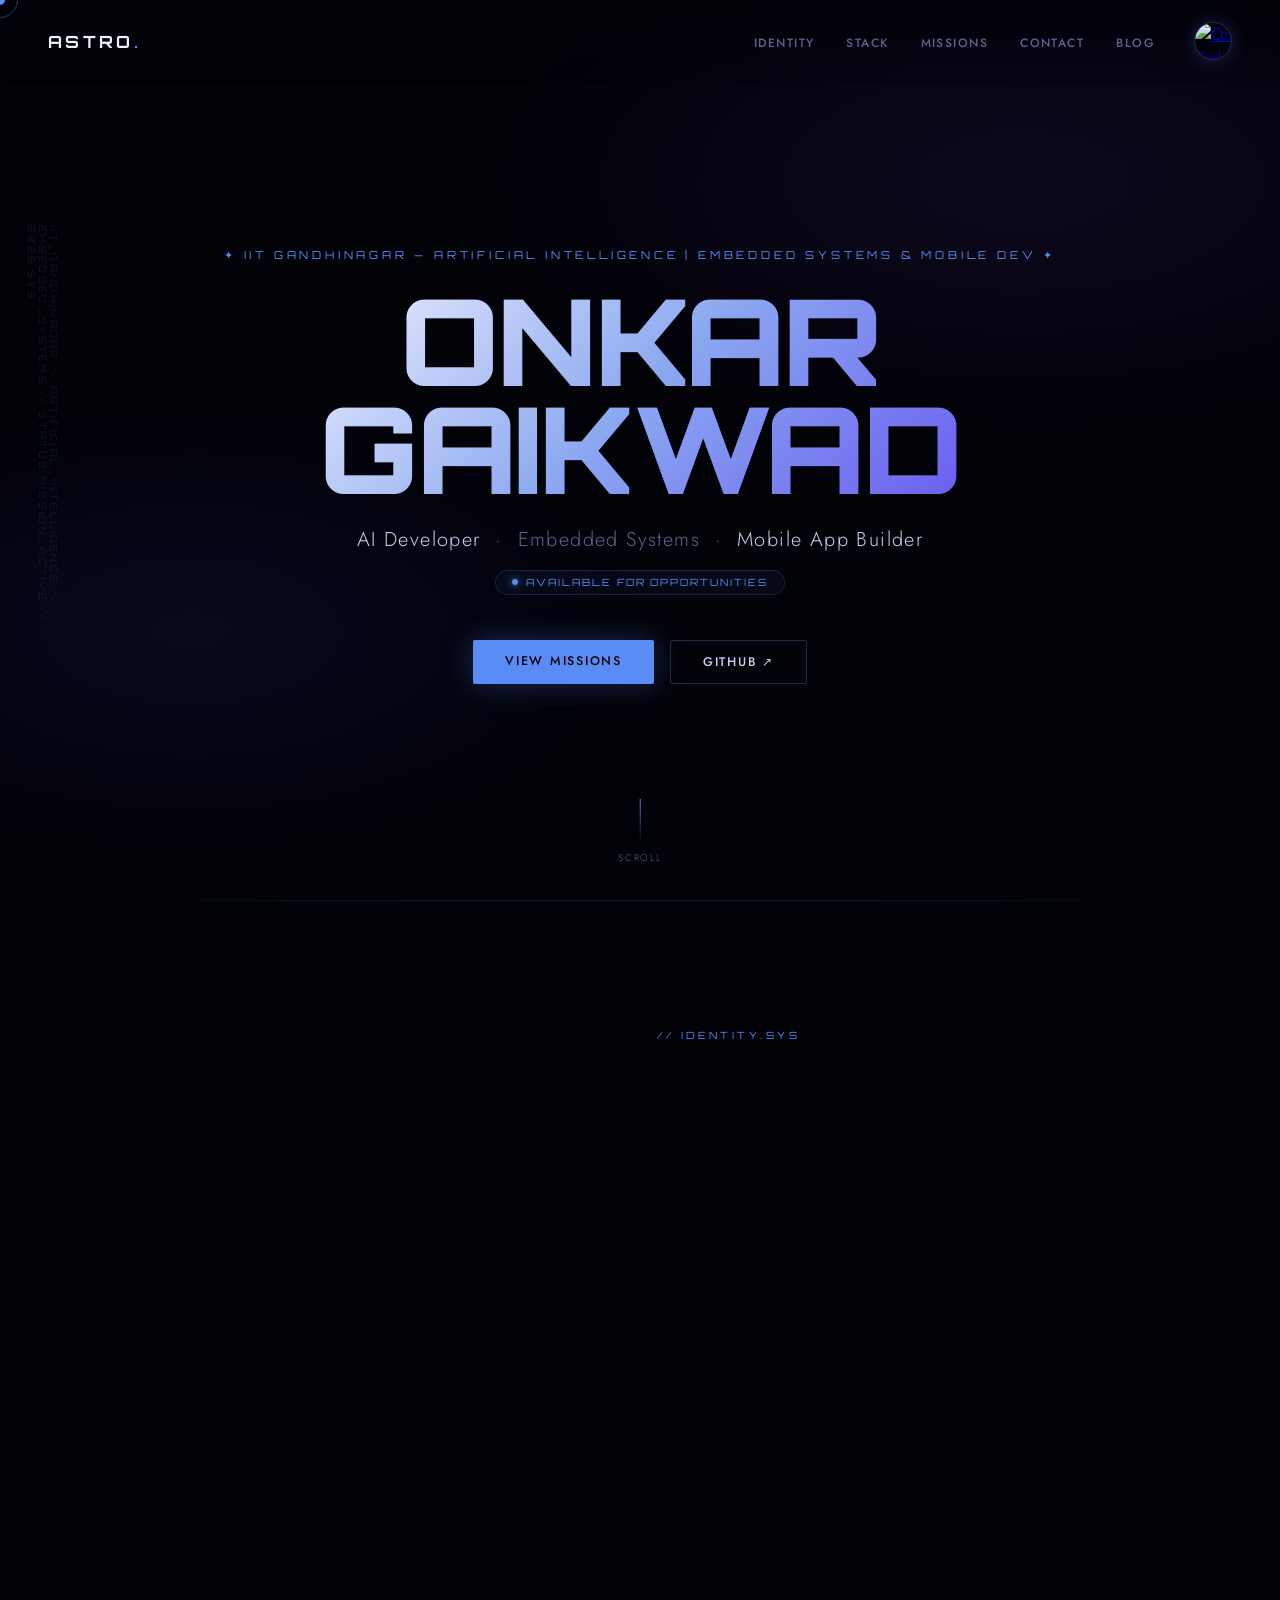
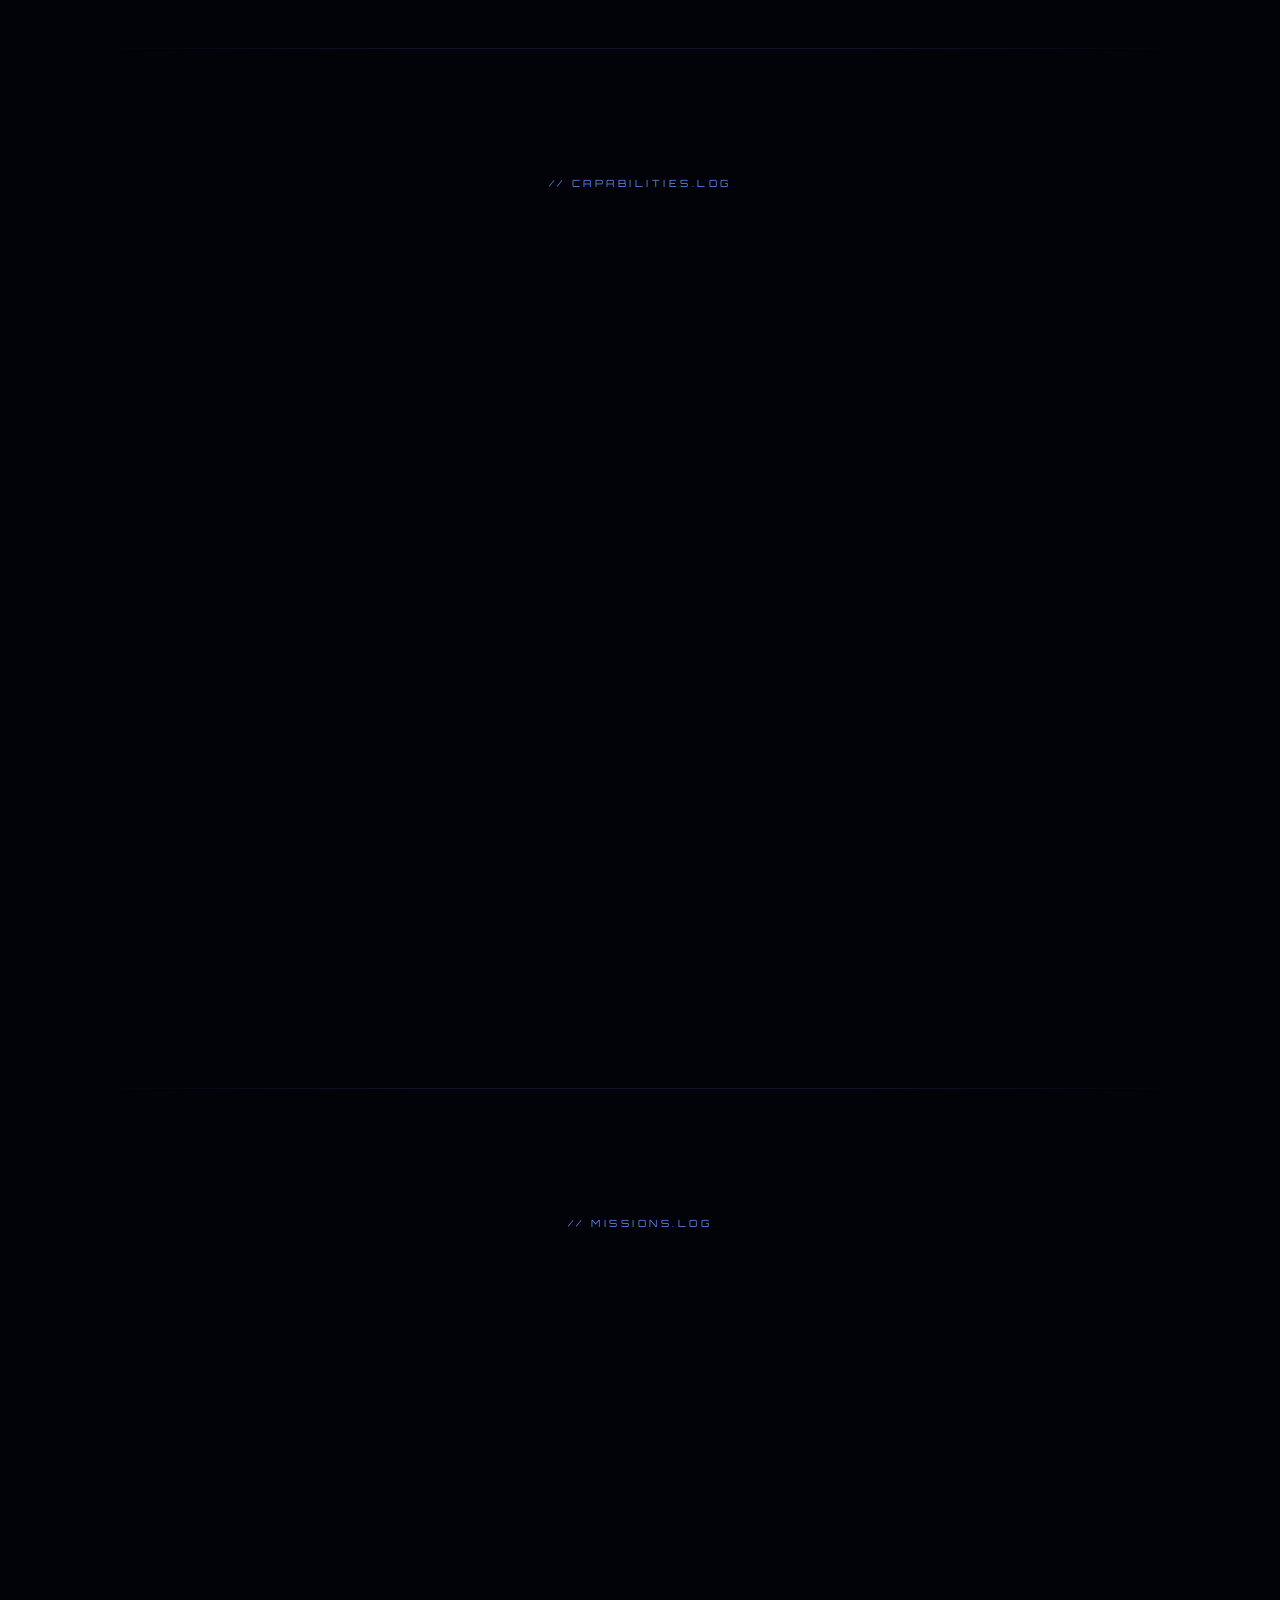
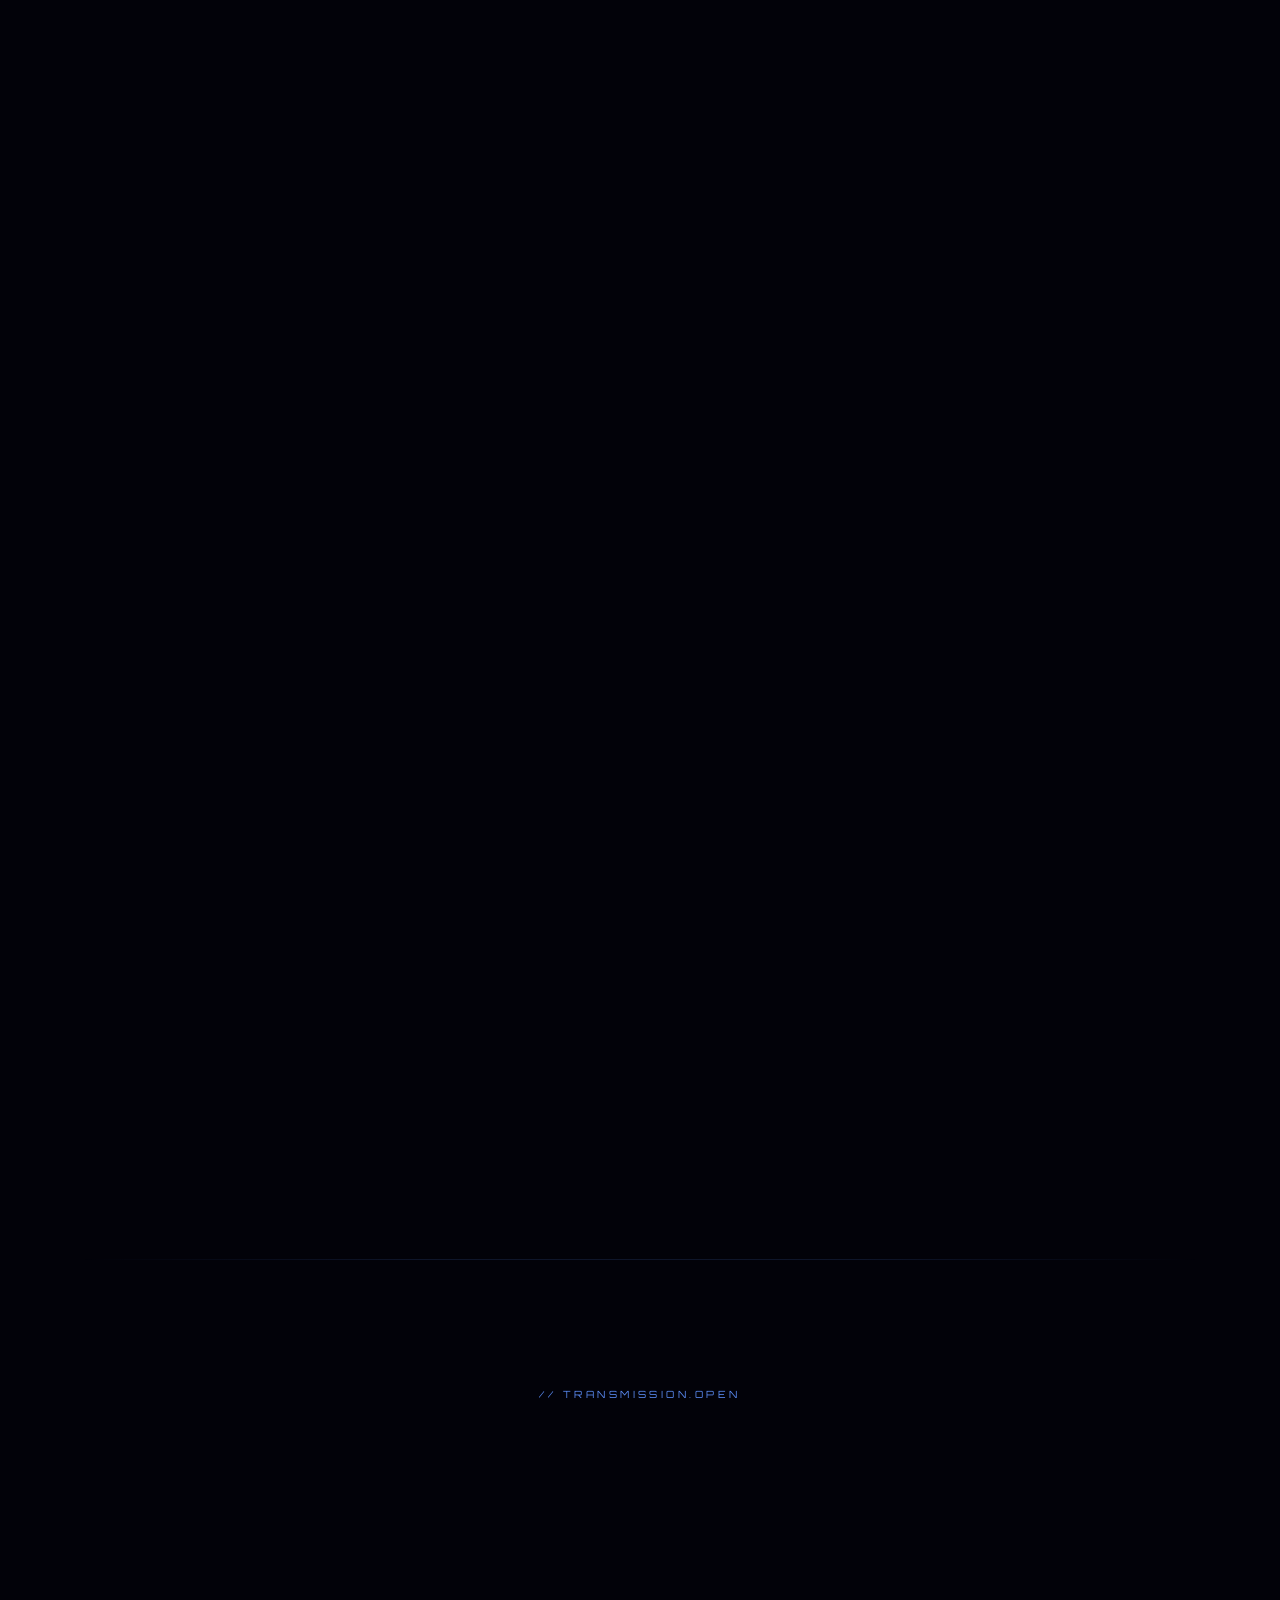
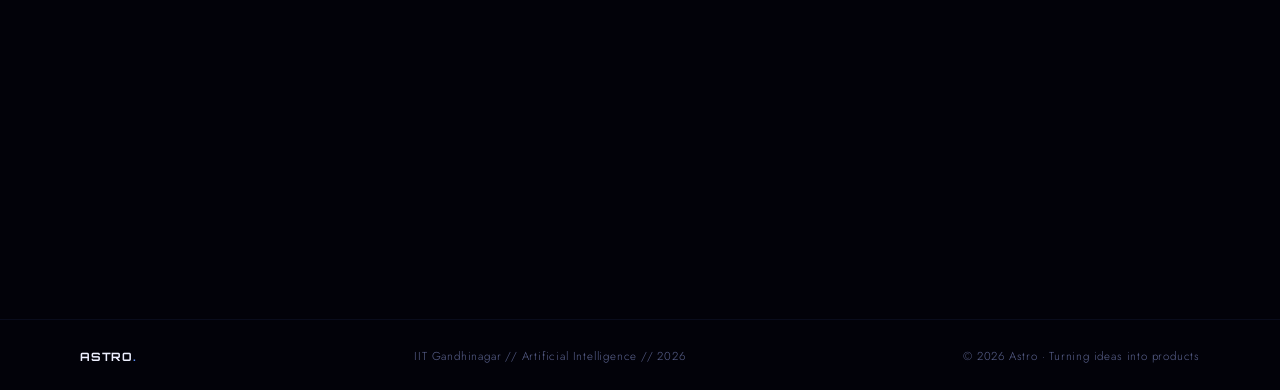
==== commit 69a02a74: "Update index.html" ====
--- a/index.html
+++ b/index.html
@@ -174,6 +174,8 @@
       <li><a href="#skills">Stack</a></li>
       <li><a href="#projects">Missions</a></li>
       <li><a href="#contact">Contact</a></li>
+      <li><a href="https://astronkar.in/blog">Blog</a></li>
+
     </ul>
     <a href="https://github.com/OnkarGaikwad-astro" target="_blank" class="nav-avatar">
       <img src="https://qbppenfcbrszswmfmiop.supabase.co/storage/v1/object/public/images/ChatGPT%20Image%20Mar%207,%202026,%2008_31_14%20PM(1)_1.png" alt="Onkar Gaikwad" />
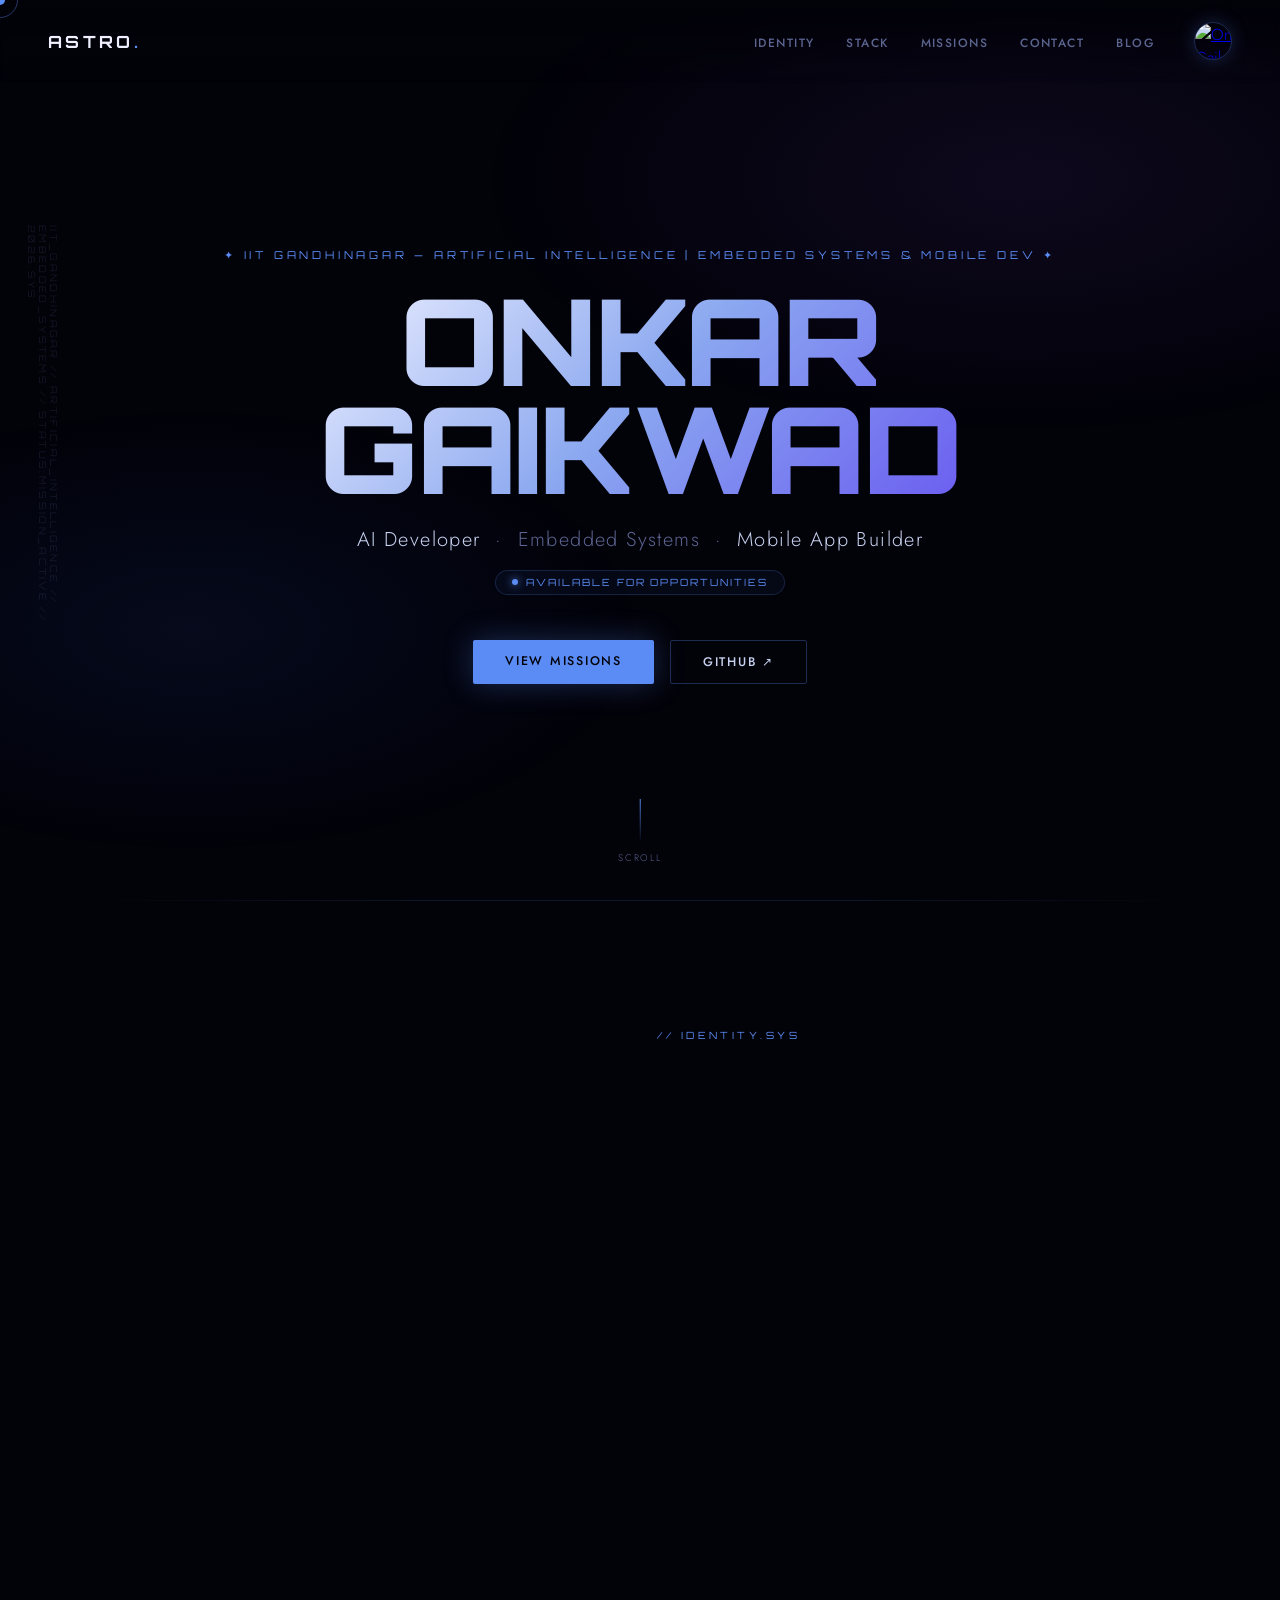
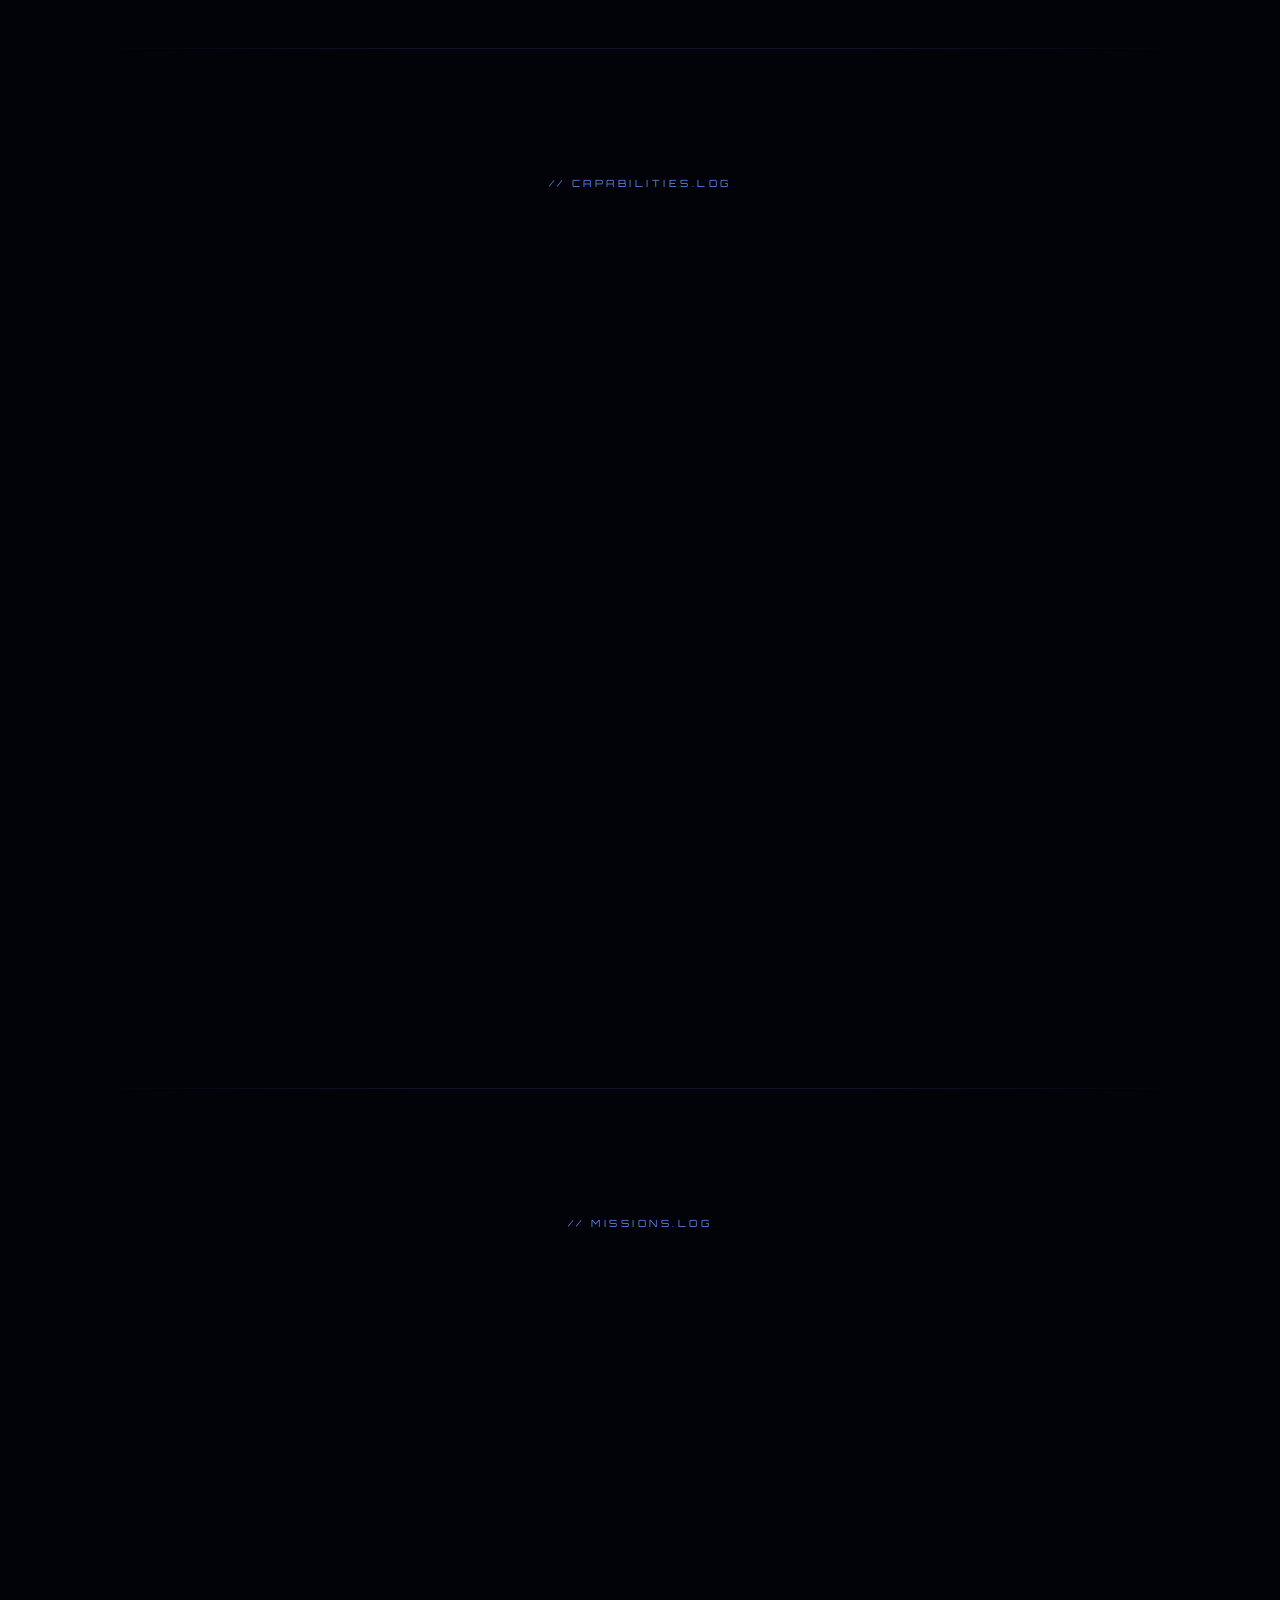
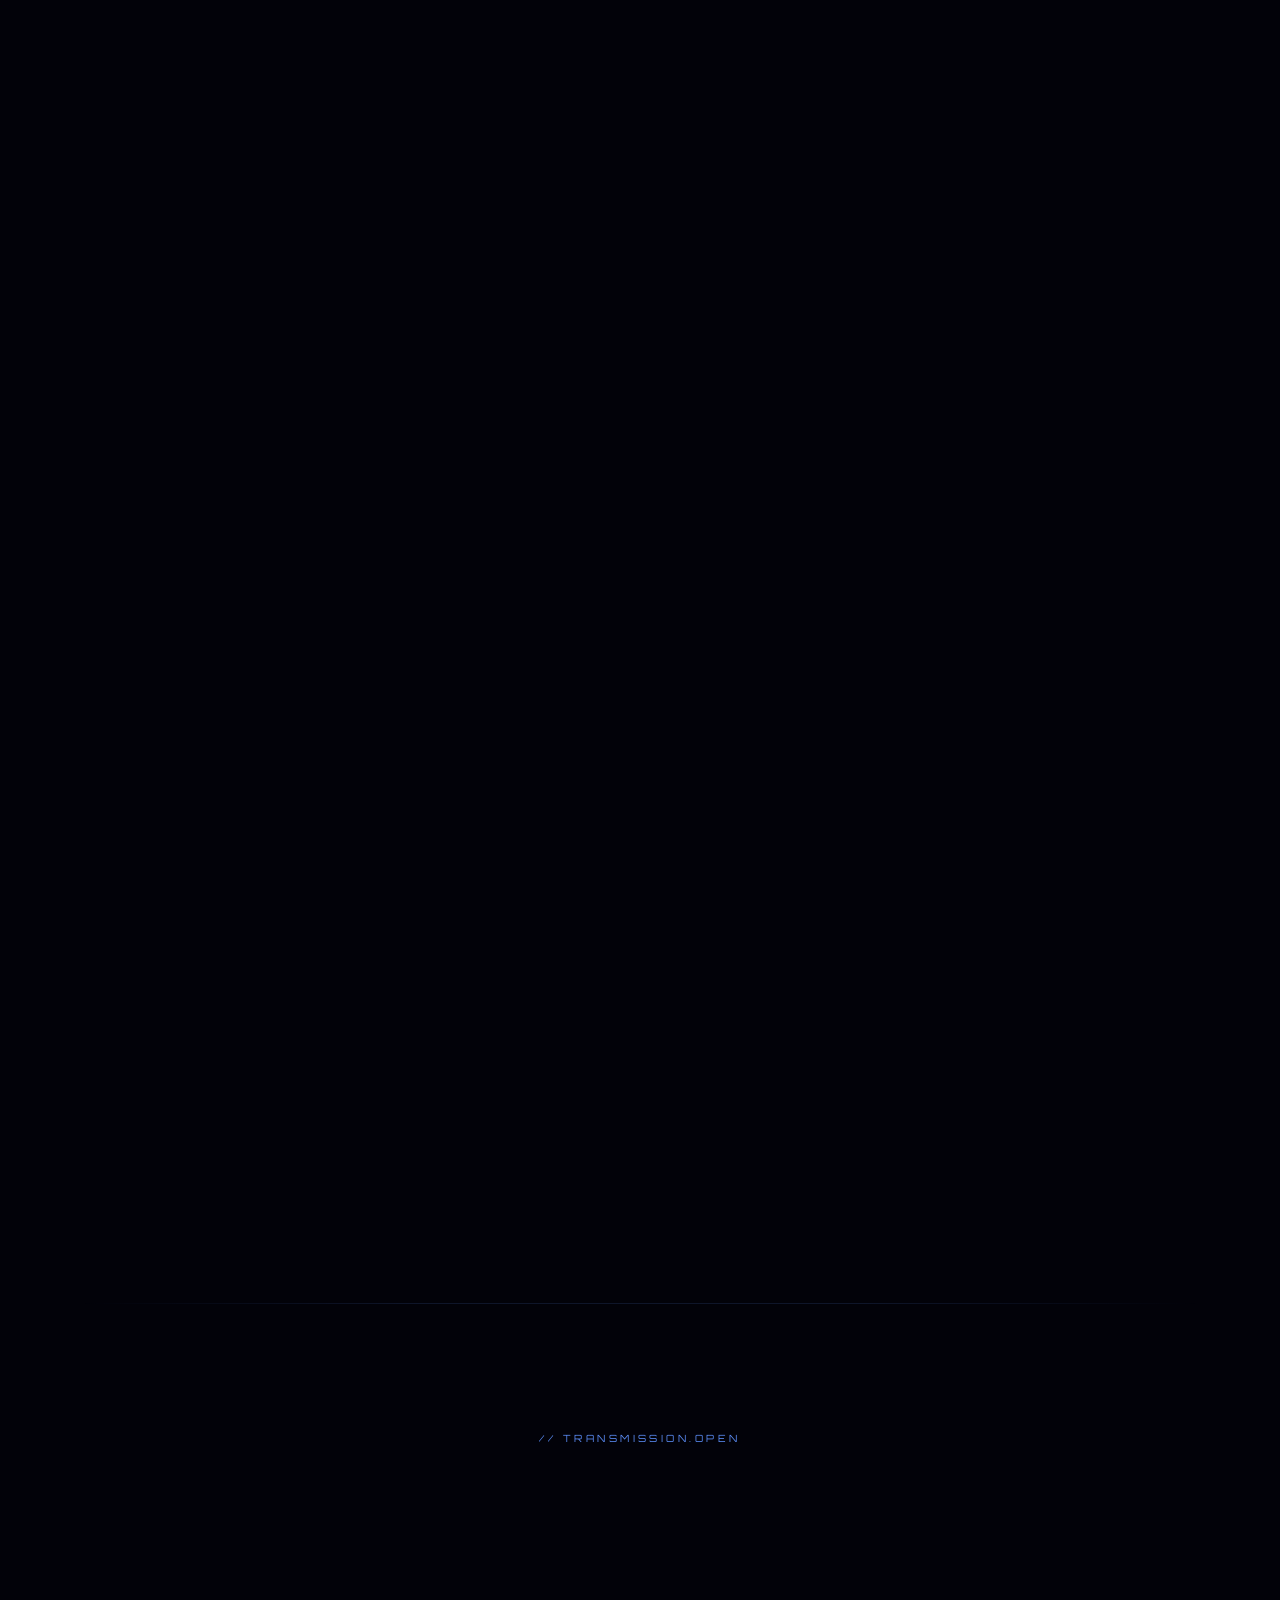
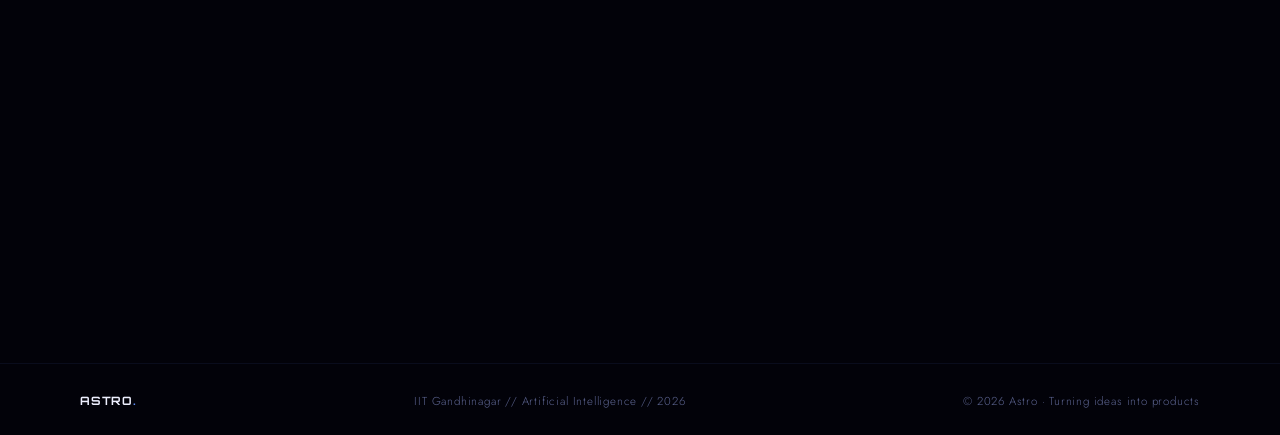
==== commit 8a78bd8e: "Add SmartSpend AI project card to index.html Added SmartSpend AI project card with details and links" ====
--- a/index.html
+++ b/index.html
@@ -321,6 +321,40 @@
       </div>
     </div>
 
+
+    <!-- SmartSpend AI -->
+<div class="project-card reveal reveal-d2">
+  <div class="project-thumb">
+    <canvas class="project-canvas" data-type="smartspend"></canvas>
+    <div class="project-overlay">
+      <span style="font-family:'Orbitron',monospace;font-size:.68rem;letter-spacing:.22em;color:#eef0ff;">
+        DETAILS →
+      </span>
+    </div>
+  </div>
+  <div class="project-body">
+    <div class="project-num">MISSION — 03 · 2026</div>
+    <div class="project-name">SmartSpend AI<br>Personal Finance Copilot</div>
+    <p class="project-desc">
+      AI-powered personal finance tracker designed for college students. Features intelligent expense tracking, budgeting, savings goals, spending analytics, and a Gemini-powered financial assistant that provides personalized insights and recommendations. Built as an installable Progressive Web App with offline support.
+    </p>
+    <div class="skill-tags" style="margin-bottom:1rem;">
+      <span class="tag">Next.js</span>
+      <span class="tag">Supabase</span>
+      <span class="tag">Gemini AI</span>
+      <span class="tag">Tailwind CSS</span>
+      <span class="tag">PWA</span>
+    </div>
+    <div class="project-links">
+      <a href="https://smart-spend-ten-blue.vercel.app" target="_blank" class="project-link">
+        ↗ Live Demo
+      </a>
+      <a href="https://github.com/OnkarGaikwad-astro/Smart-Spend" target="_blank" class="project-link">
+        ⌥ GitHub ↗
+      </a>
+    </div>
+  </div>
+</div>
 
 
     <!-- Face Expression Analyzer -->
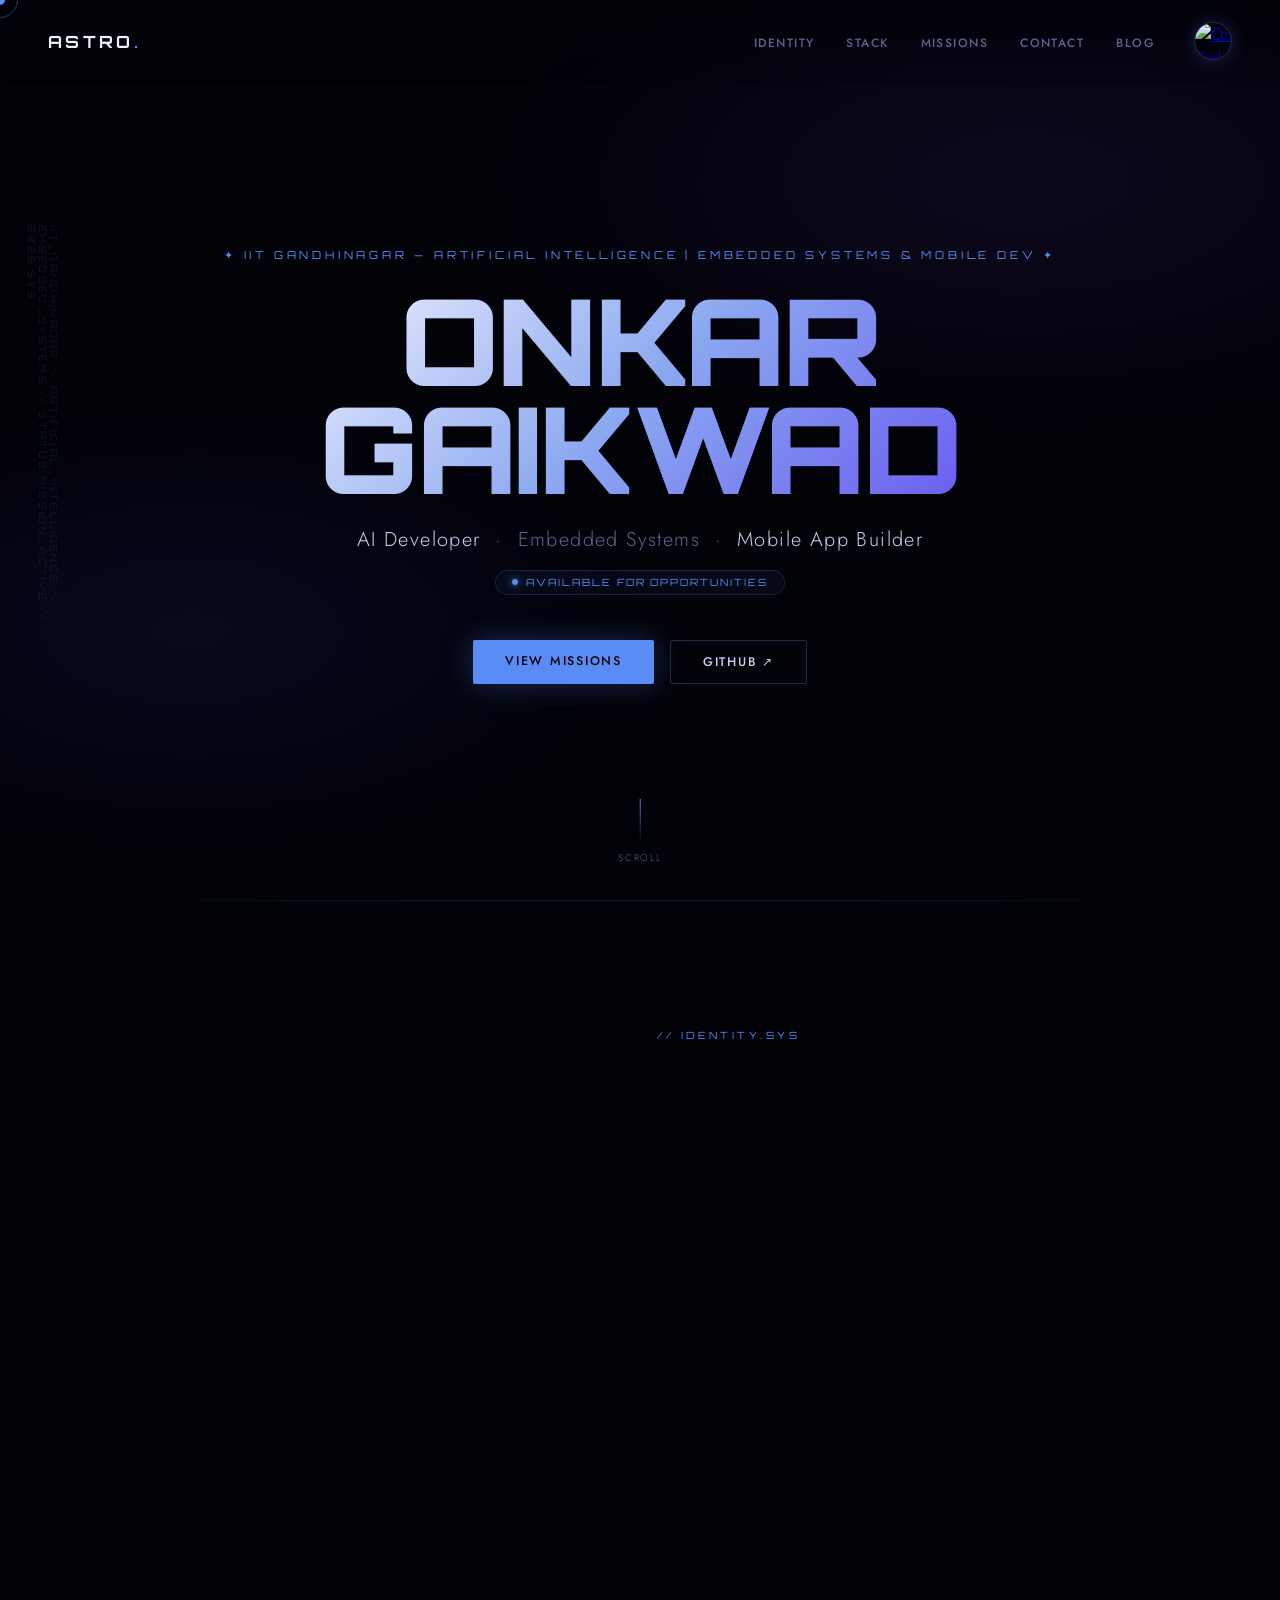
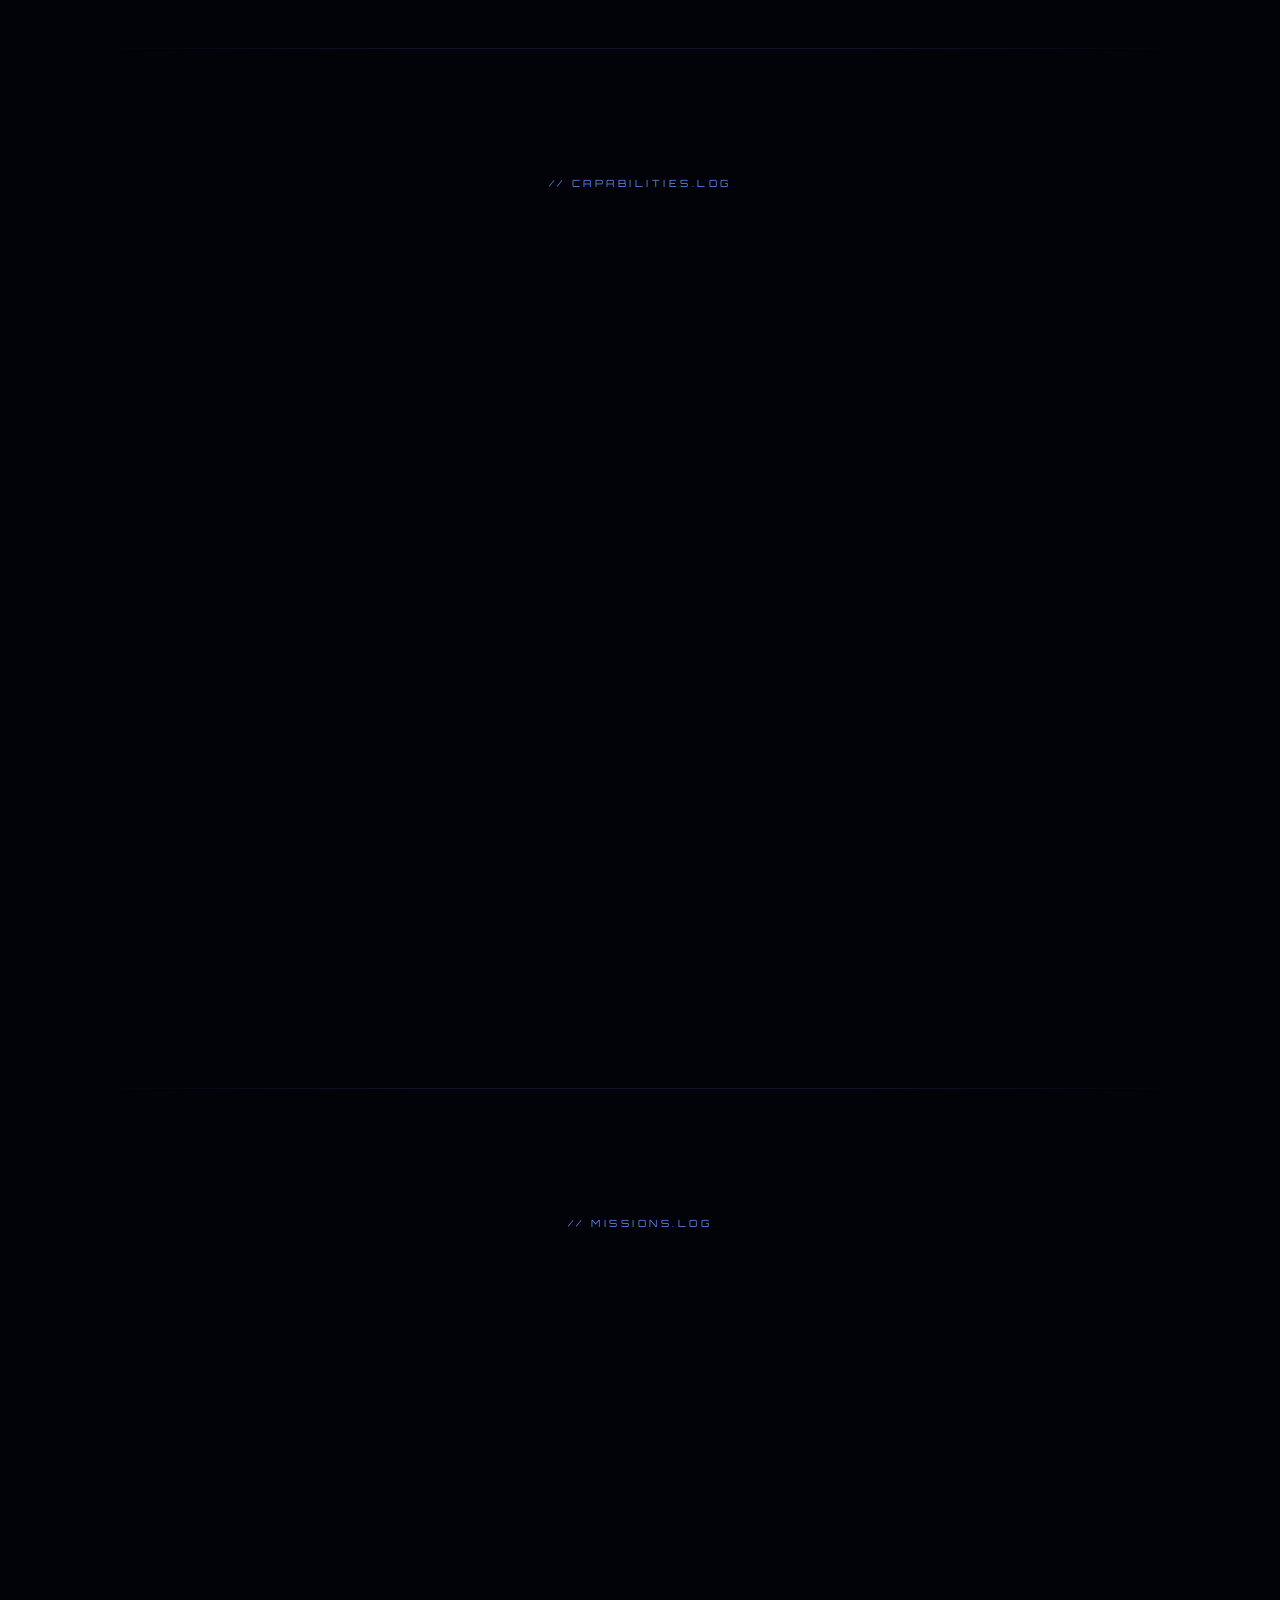
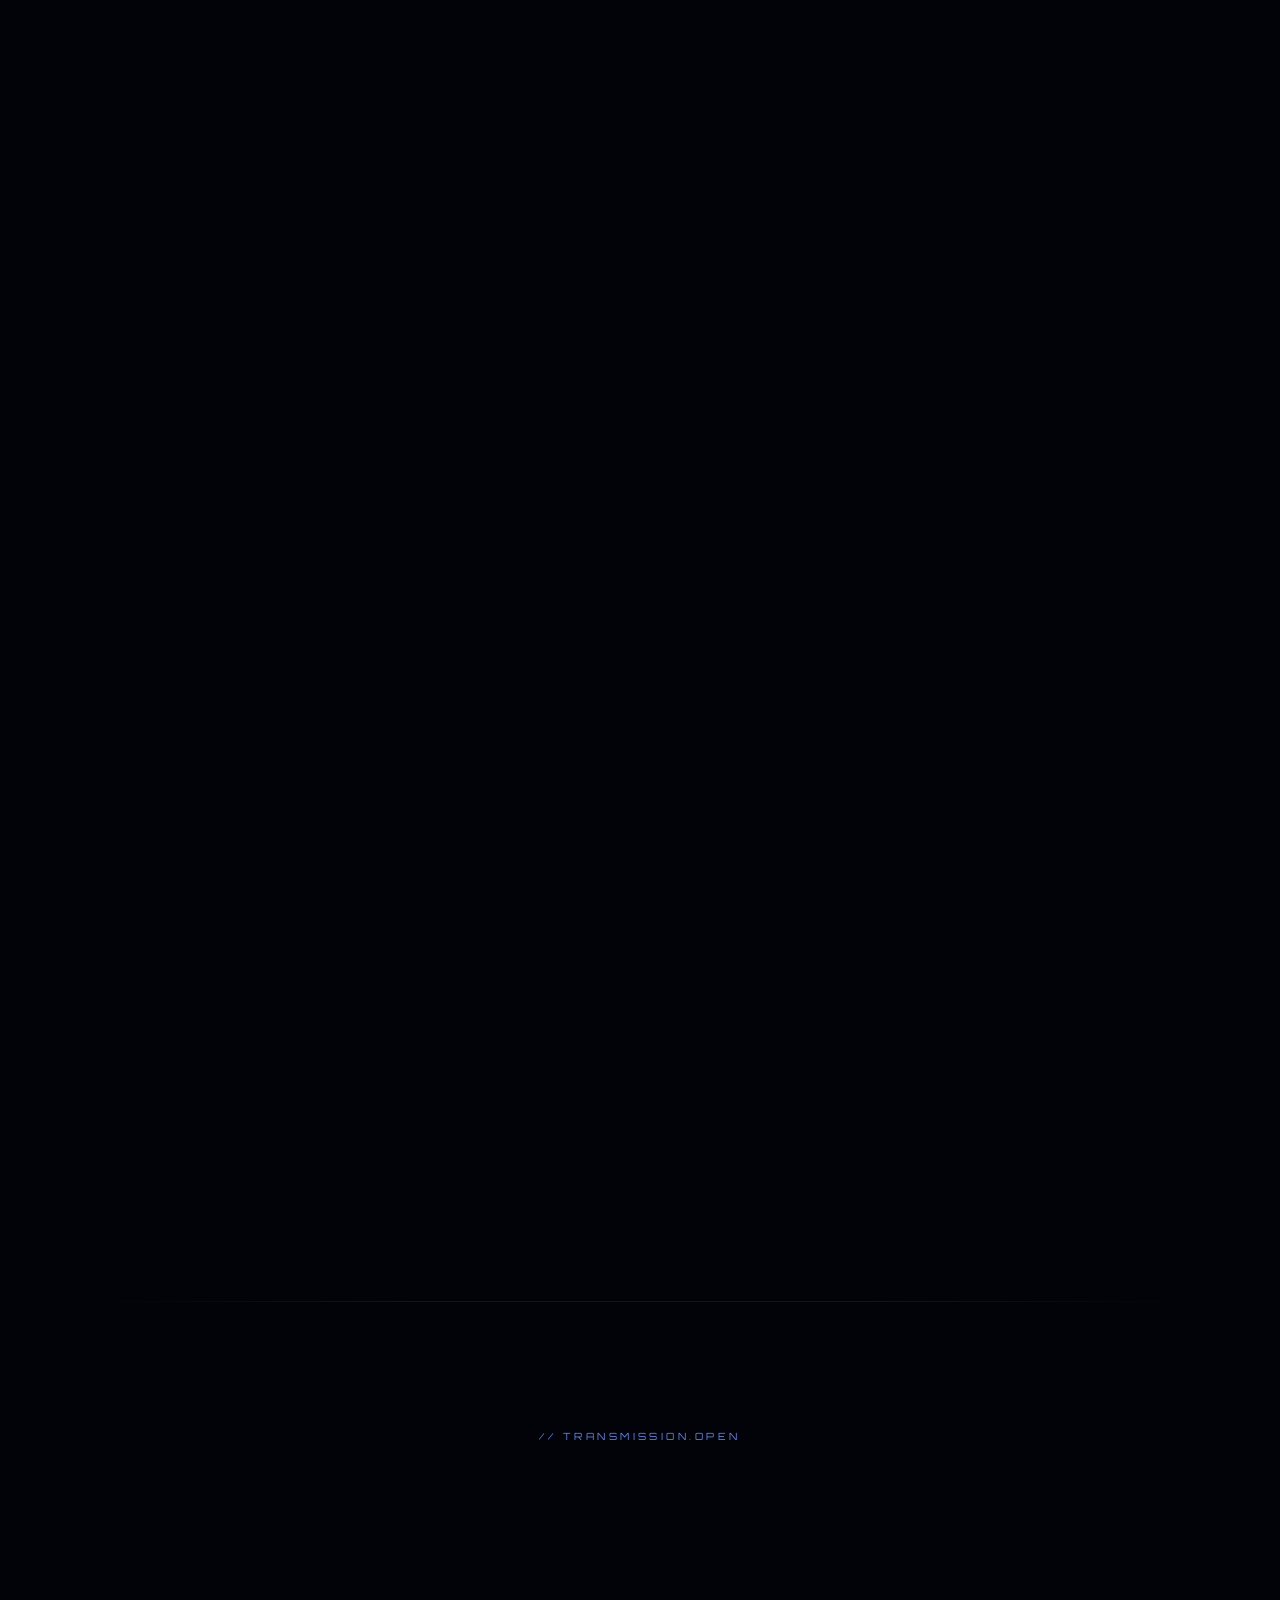
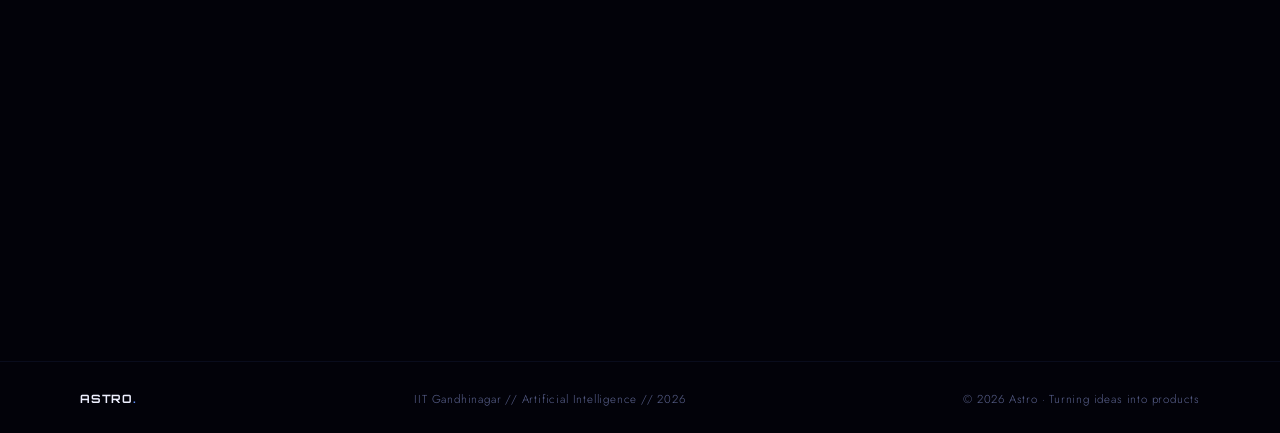
==== commit 8f556521: "Update project details and reorder sections in index.html" ====
--- a/index.html
+++ b/index.html
@@ -286,14 +286,33 @@
   </div>
   <div class="projects-grid">
 
+        <!-- Aera Messenger -->
+    <div class="project-card project-featured reveal">
+      <div class="project-thumb">
+        <canvas class="project-canvas" data-type="aera"></canvas>
+        <div class="project-overlay"><span style="font-family:'Orbitron',monospace;font-size:.68rem;letter-spacing:.22em;color:#eef0ff;">DETAILS →</span></div>
+      </div>
+      <div class="project-body">
+        <div class="project-num">MISSION — 01 // FLAGSHIP · 2026</div>
+        
+        <div class="project-name">Aera Messenger<br>AI-Assisted Group Chat</div>
+        <p class="project-desc">Real-time messaging app with an integrated AI assistant for contextual query resolution within group chats. Built scalable backend integration using Firebase and Supabase with modular UI components.</p>
+        <div class="skill-tags" style="margin-bottom:1rem;"><span class="tag">Flutter</span><span class="tag">Supabase</span><span class="tag">Firebase</span><span class="tag">Gemini API</span></div>
+        <div class="project-links">
+          <a href="https://github.com/OnkarGaikwad-astro/Galexi/releases/download/v41/app-arm64-v8a-release.apk" target="_blank" class="project-link">↓ Download APK</a>
+          <a href="https://github.com/OnkarGaikwad-astro/Galexi" target="_blank" class="project-link">⌥ GitHub ↗</a>
+        </div>
+      </div>
+    </div>
+
     <!-- Featured: RentCast -->
-    <div class="project-card project-featured reveal">
+    <div class="project-card reveal reveal-d1">
       <div class="project-thumb">
         <canvas class="project-canvas" data-type="rentcast"></canvas>
         <div class="project-overlay"><span style="font-family:'Orbitron',monospace;font-size:.68rem;letter-spacing:.22em;color:#eef0ff;">MISSION DETAILS →</span></div>
       </div>
       <div class="project-body">
-        <div class="project-num">MISSION — 01 // FLAGSHIP · 2026</div>
+        <div class="project-num">MISSION — 02 · 2025</div>
         <div class="project-name">RentCast — Smart Rental<br>Prediction Platform</div>
         <p class="project-desc">End-to-end ML pipeline predicting rental prices with an MAE of ₹12,438 on real-world data. Applied Optuna hyperparameter tuning, compared multiple regression models, and selected Random Forest for lowest validation error. Deployed via Docker on Hugging Face Spaces with a live Streamlit UI.</p>
         <div class="skill-tags" style="margin-bottom:1rem;"><span class="tag">Python</span><span class="tag">Scikit-learn</span><span class="tag">Optuna</span><span class="tag">Streamlit</span><span class="tag">Docker</span></div>
@@ -303,23 +322,7 @@
       </div>
     </div>
 
-    <!-- Aera Messenger -->
-    <div class="project-card reveal reveal-d1">
-      <div class="project-thumb">
-        <canvas class="project-canvas" data-type="aera"></canvas>
-        <div class="project-overlay"><span style="font-family:'Orbitron',monospace;font-size:.68rem;letter-spacing:.22em;color:#eef0ff;">DETAILS →</span></div>
-      </div>
-      <div class="project-body">
-        <div class="project-num">MISSION — 02 · 2025</div>
-        <div class="project-name">Aera Messenger<br>AI-Assisted Group Chat</div>
-        <p class="project-desc">Real-time messaging app with an integrated AI assistant for contextual query resolution within group chats. Built scalable backend integration using Firebase and Supabase with modular UI components.</p>
-        <div class="skill-tags" style="margin-bottom:1rem;"><span class="tag">Flutter</span><span class="tag">Supabase</span><span class="tag">Firebase</span><span class="tag">Gemini API</span></div>
-        <div class="project-links">
-          <a href="https://github.com/OnkarGaikwad-astro/Galexi/releases/download/v36/app-arm64-v8a-release.apk" target="_blank" class="project-link">↓ Download APK</a>
-          <a href="https://github.com/OnkarGaikwad-astro/Galexi" target="_blank" class="project-link">⌥ GitHub ↗</a>
-        </div>
-      </div>
-    </div>
+
 
 
     <!-- SmartSpend AI -->
@@ -364,7 +367,7 @@
         <div class="project-overlay"><span style="font-family:'Orbitron',monospace;font-size:.68rem;letter-spacing:.22em;color:#eef0ff;">DETAILS →</span></div>
       </div>
       <div class="project-body">
-        <div class="project-num">MISSION — 03 · 2026</div>
+        <div class="project-num">MISSION — 04 · 2026</div>
         <div class="project-name">Real-Time Face Expression<br>& Lighting Analyzer</div>
         <p class="project-desc">Android app for real-time face detection and expression analysis using ML Kit. Live camera stream processing classifies expressions via facial probabilities, with a custom brightness module for robustness under varying lighting.</p>
         <div class="skill-tags" style="margin-bottom:1rem;"><span class="tag">Flutter</span><span class="tag">ML Kit</span><span class="tag">Camera API</span></div>
@@ -381,7 +384,7 @@
         <div class="project-overlay"><span style="font-family:'Orbitron',monospace;font-size:.68rem;letter-spacing:.22em;color:#eef0ff;">DETAILS →</span></div>
       </div>
       <div class="project-body">
-        <div class="project-num">MISSION — 04 · 2026</div>
+        <div class="project-num">MISSION — 05 · 2026</div>
         <div class="project-name">AI-Powered Form Assistant<br>Chrome Extension</div>
         <p class="project-desc">Chrome extension that parses dynamic web forms and generates context-aware responses using LLM APIs. Features multi-model fallback, error-handling, stealth UI overlays, and keyboard controls for seamless interaction.</p>
         <div class="skill-tags" style="margin-bottom:1rem;"><span class="tag">JavaScript</span><span class="tag">Chrome APIs</span><span class="tag">Gemini API</span></div>
@@ -398,7 +401,7 @@
         <div class="project-overlay"><span style="font-family:'Orbitron',monospace;font-size:.68rem;letter-spacing:.22em;color:#eef0ff;">DETAILS →</span></div>
       </div>
       <div class="project-body">
-        <div class="project-num">MISSION — 05 · 2025-26</div>
+        <div class="project-num">MISSION — 06 · 2025-26</div>
         <div class="project-name">Smart Parking<br>Detection System</div>
         <p class="project-desc">ESP32-based hardware system using ultrasonic sensors for real-time parking slot detection. Programmed embedded firmware for continuous sensor monitoring, distance computation, and occupancy classification with BLE data transmission.</p>
         <div class="skill-tags" style="margin-bottom:1rem;"><span class="tag">ESP32</span><span class="tag">Arduino</span><span class="tag">Ultrasonic</span><span class="tag">BLE</span><span class="tag">IoT</span></div>
@@ -535,6 +538,7 @@
   const P={
     'rentcast':  [[10,80,60],[40,120,80]],
     'aera':      [[20,50,100],[50,20,90]],
+    'smartspend':[[0,180,120],[60,120,255]],
     'insiit':    [[10,30,100],[30,10,90]],
     'face':      [[80,60,20],[100,40,10]],
     'chrome-ext':[[30,80,100],[10,60,80]],
@@ -615,7 +619,77 @@
     ctx.fillStyle='rgba(91,140,245,.25)';ctx.fillRect(w*.3,h*.72,w*.4,h*.1);
     ctx.fillStyle='rgba(200,215,255,.8)';ctx.font='bold 7px monospace';ctx.textAlign='center';ctx.fillText('SUBMIT',w*.5,h*.79);
     ctx.fillStyle='rgba(91,140,245,.7)';ctx.font='bold 9px monospace';ctx.fillText('GEMINI FORM ASSIST',w*.5,h*.93);
-  } else if(type==='parking'){
+  }else if(type==='smartspend'){
+  // Analytics chart
+  const bars=[0.35,0.52,0.48,0.75,0.62,0.88];
+
+  bars.forEach((v,i)=>{
+    const bw=w*0.06;
+    const bh=h*0.55*v;
+    const bx=w*0.12+i*(bw+w*0.05);
+    const by=h*0.75-bh;
+
+    const grad=ctx.createLinearGradient(bx,by,bx,by+bh);
+    grad.addColorStop(0,'rgba(0,255,170,.8)');
+    grad.addColorStop(1,'rgba(0,255,170,.15)');
+
+    ctx.fillStyle=grad;
+    ctx.fillRect(bx,by,bw,bh);
+  });
+
+  // trend line
+  ctx.beginPath();
+  ctx.strokeStyle='rgba(80,160,255,.9)';
+  ctx.lineWidth=2;
+
+  ctx.moveTo(w*0.12,h*0.65);
+  ctx.lineTo(w*0.25,h*0.55);
+  ctx.lineTo(w*0.38,h*0.58);
+  ctx.lineTo(w*0.51,h*0.42);
+  ctx.lineTo(w*0.64,h*0.47);
+  ctx.lineTo(w*0.77,h*0.28);
+
+  ctx.stroke();
+
+  // AI node
+  ctx.beginPath();
+  ctx.arc(w*0.82,h*0.28,18,0,Math.PI*2);
+  ctx.fillStyle='rgba(120,120,255,.8)';
+  ctx.fill();
+
+  ctx.fillStyle='white';
+  ctx.font='bold 9px monospace';
+  ctx.textAlign='center';
+  ctx.fillText('AI',w*0.82,h*0.3);
+
+  // floating transaction cards
+ctx.fillStyle='rgba(255,255,255,.08)';
+ctx.fillRect(w*0.70,h*0.50,70,18);
+
+ctx.fillStyle='rgba(255,255,255,.08)';
+ctx.fillRect(w*0.65,h*0.62,90,18);
+
+ctx.fillStyle='rgba(180,255,220,.7)';
+ctx.font='7px monospace';
+ctx.fillText('+ ₹2,500',w*0.74,h*0.61);
+
+ctx.fillStyle='rgba(255,180,180,.7)';
+ctx.fillText('- ₹840',w*0.69,h*0.73);
+  // Labels
+  ctx.fillStyle='rgba(0,255,180,.9)';
+  ctx.font='bold 10px monospace';
+  ctx.fillText('SMARTSPEND',w*0.5,h*0.12);
+
+  ctx.fillStyle='rgba(200,215,255,.55)';
+  ctx.font='7px monospace';
+  ctx.fillText('GEMINI • ANALYTICS • PWA',w*0.5,h*0.92);
+
+  // currency symbols
+  ctx.fillStyle='rgba(255,255,255,.18)';
+  ctx.font='16px monospace';
+  ctx.fillText('₹',w*0.18,h*0.25);
+  ctx.fillText('$',w*0.7,h*0.75);
+}else if(type==='parking'){
     // Parking grid with sensors
     const slots=[{x:w*.12,occ:true},{x:w*.3,occ:false},{x:w*.48,occ:true},{x:w*.66,occ:false},{x:w*.78,occ:false}];
     slots.forEach(s=>{
